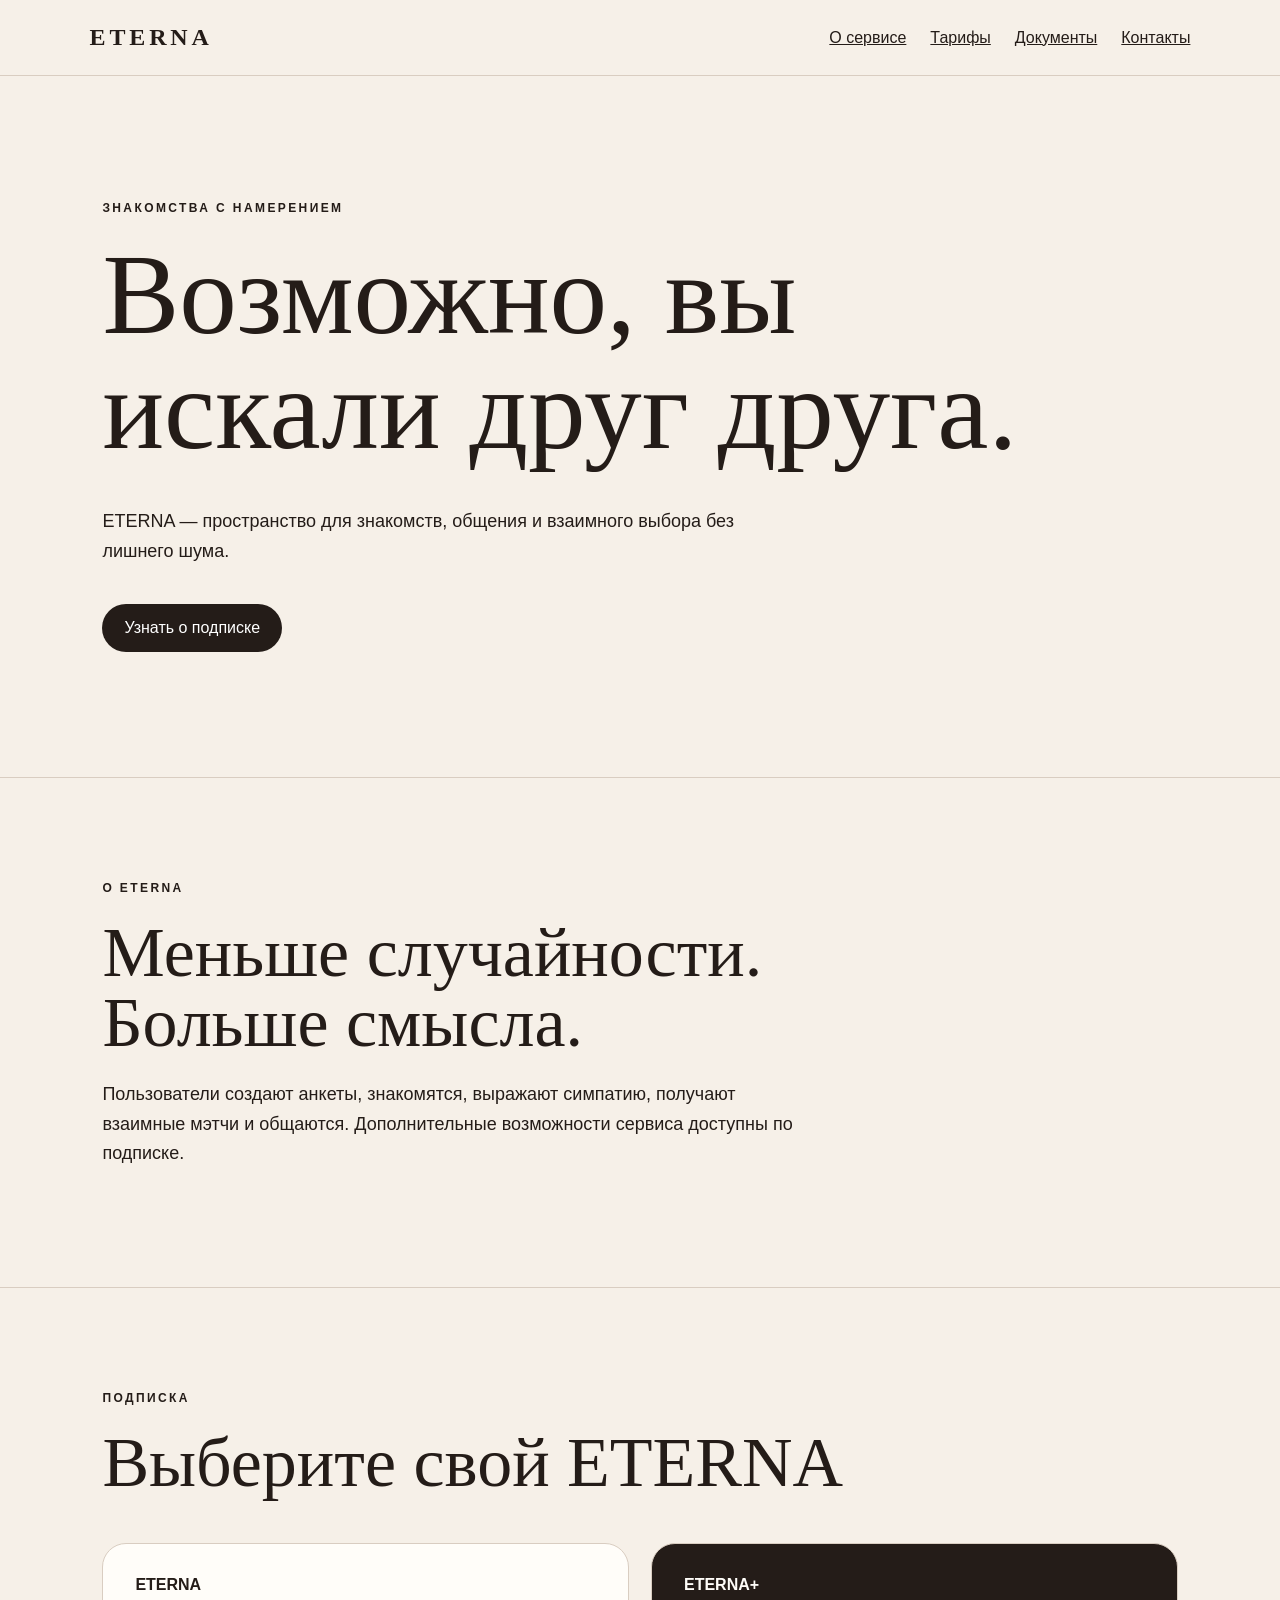
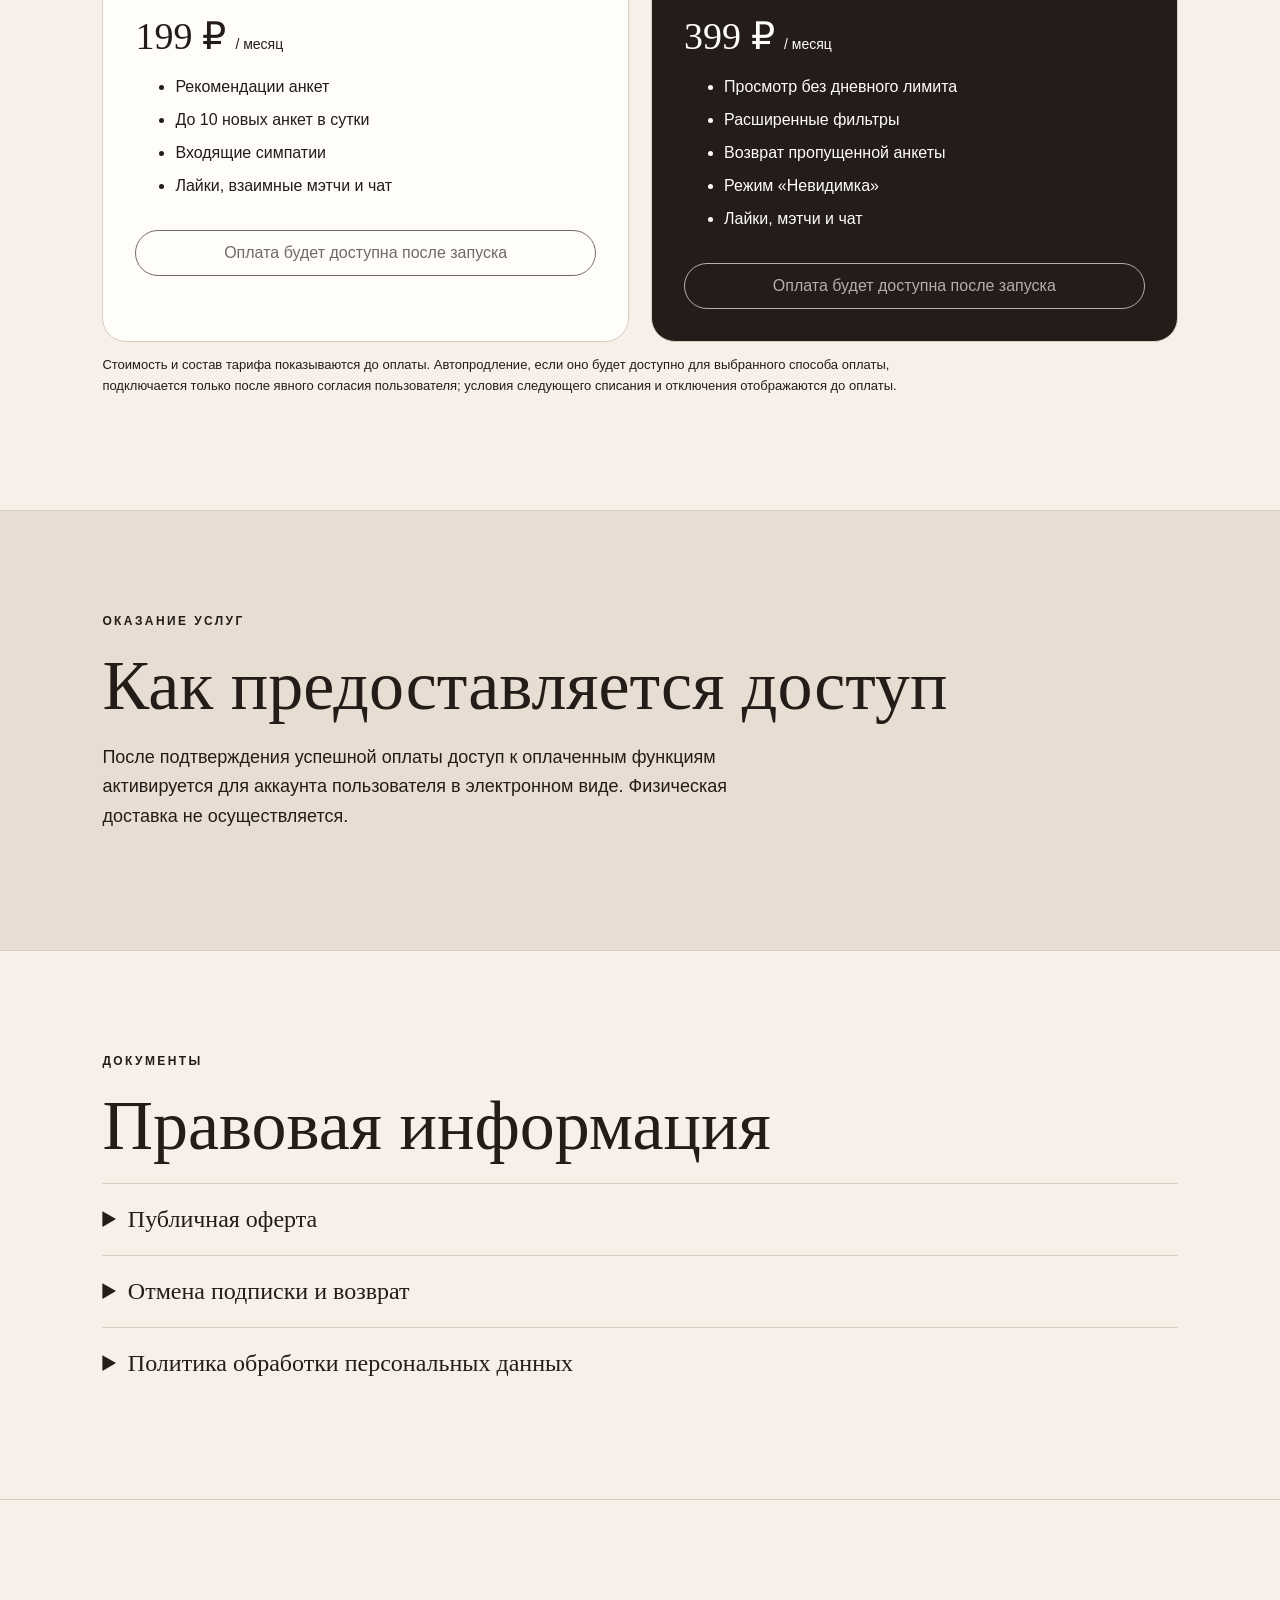
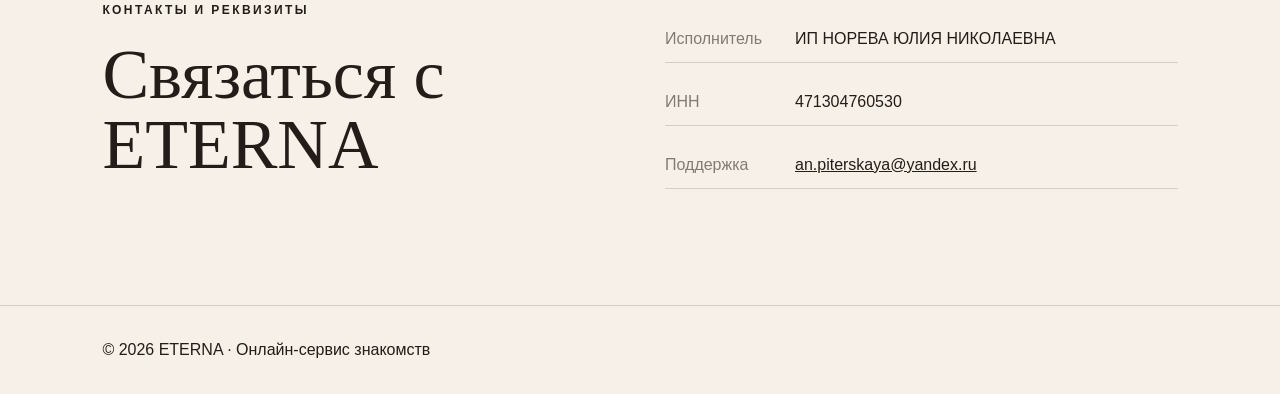
==== index.html @ 3d0ef8e9 "Add files via upload" ====
<!doctype html><html lang="ru"><head><meta charset="utf-8"><meta name="viewport" content="width=device-width,initial-scale=1"><title>ETERNA — знакомства с намерением</title><meta name="description" content="ETERNA — онлайн-сервис знакомств и общения."><link rel="stylesheet" href="style.css"></head><body>
<header><b>ETERNA</b><nav><a href="#about">О сервисе</a><a href="#plans">Тарифы</a><a href="#docs">Документы</a><a href="#contacts">Контакты</a></nav></header>
<main><section class="hero"><small>ЗНАКОМСТВА С НАМЕРЕНИЕМ</small><h1>Возможно, вы<br>искали друг друга.</h1><p>ETERNA — пространство для знакомств, общения и взаимного выбора без лишнего шума.</p><a class="btn" href="#plans">Узнать о подписке</a></section>
<section id="about"><small>О ETERNA</small><h2>Меньше случайности.<br>Больше смысла.</h2><p class="lead">Пользователи создают анкеты, знакомятся, выражают симпатию, получают взаимные мэтчи и общаются. Дополнительные возможности сервиса доступны по подписке.</p></section>
<section id="plans"><small>ПОДПИСКА</small><h2>Выберите свой ETERNA</h2><div class="cards">
<article><b>ETERNA</b><h3>199 ₽ <i>/ месяц</i></h3><ul><li>Рекомендации анкет</li><li>До 10 новых анкет в сутки</li><li>Входящие симпатии</li><li>Лайки, взаимные мэтчи и чат</li></ul><div class="soon">Оплата будет доступна после запуска</div></article>
<article class="dark"><b>ETERNA+</b><h3>399 ₽ <i>/ месяц</i></h3><ul><li>Просмотр без дневного лимита</li><li>Расширенные фильтры</li><li>Возврат пропущенной анкеты</li><li>Режим «Невидимка»</li><li>Лайки, мэтчи и чат</li></ul><div class="soon">Оплата будет доступна после запуска</div></article></div>
<p class="note">Стоимость и состав тарифа показываются до оплаты. Автопродление, если оно будет доступно для выбранного способа оплаты, подключается только после явного согласия пользователя; условия следующего списания и отключения отображаются до оплаты.</p></section>
<section class="soft"><small>ОКАЗАНИЕ УСЛУГ</small><h2>Как предоставляется доступ</h2><p class="lead">После подтверждения успешной оплаты доступ к оплаченным функциям активируется для аккаунта пользователя в электронном виде. Физическая доставка не осуществляется.</p></section>
<section id="docs"><small>ДОКУМЕНТЫ</small><h2>Правовая информация</h2>
<details><summary>Публичная оферта</summary><div class="legal"><p><strong>Предварительная информация.</strong> Финальная редакция оферты будет размещена до начала приема реальных платежей.</p><p>Исполнитель: ИП НОРЕВА ЮЛИЯ НИКОЛАЕВНА, ИНН 471304760530. Услуга заключается в предоставлении платного доступа к дополнительным функциям онлайн-сервиса ETERNA на выбранный пользователем период.</p><p>Цена и состав тарифа указываются до оформления заказа. Доступ предоставляется после подтверждения оплаты платежным оператором.</p></div></details>
<details><summary>Отмена подписки и возврат</summary><div class="legal"><p>Для отключения последующих списаний пользователь может обратиться в поддержку ETERNA: an.piterskaya@yandex.ru. После отключения автопродления уже оплаченный доступ сохраняется до окончания оплаченного периода, если иное не предусмотрено законом.</p><p>Запрос на возврат направляется в поддержку с данными, позволяющими идентифицировать заказ. Запрос рассматривается с учетом фактически оказанных услуг и требований законодательства РФ.</p></div></details>
<details><summary>Политика обработки персональных данных</summary><div class="legal"><p>Оператор: ИП НОРЕВА ЮЛИЯ НИКОЛАЕВНА, ИНН 471304760530. Контакт: an.piterskaya@yandex.ru.</p><p>До запуска регистрации пользователей здесь должна быть размещена полная политика, соответствующая фактическим данным, целям, срокам обработки и используемым сервисам ETERNA.</p></div></details></section>
<section id="contacts" class="contact"><div><small>КОНТАКТЫ И РЕКВИЗИТЫ</small><h2>Связаться с ETERNA</h2></div><div class="info"><p><span>Исполнитель</span>ИП НОРЕВА ЮЛИЯ НИКОЛАЕВНА</p><p><span>ИНН</span>471304760530</p><p><span>Поддержка</span><a href="mailto:an.piterskaya@yandex.ru">an.piterskaya@yandex.ru</a></p></div></section></main><footer>© 2026 ETERNA · Онлайн-сервис знакомств</footer></body></html>
---- style.css ----
*{box-sizing:border-box}html{scroll-behavior:smooth}body{margin:0;background:#f6f0e8;color:#241c18;font-family:-apple-system,BlinkMacSystemFont,"Segoe UI",sans-serif}header{height:76px;padding:0 7vw;display:flex;align-items:center;justify-content:space-between;border-bottom:1px solid #d9cdc1;position:sticky;top:0;background:#f6f0e8f2;backdrop-filter:blur(12px);z-index:3}header b{font:600 24px Georgia;letter-spacing:.16em}nav{display:flex;gap:24px}a{color:inherit}.hero,section{padding:100px 8vw;border-bottom:1px solid #d9cdc1}.hero{min-height:78vh;display:flex;flex-direction:column;justify-content:center}small{font-size:12px;letter-spacing:.2em;font-weight:700}h1,h2{font-family:Georgia,serif;font-weight:400;line-height:1;margin:22px 0}h1{font-size:clamp(52px,9vw,116px)}h2{font-size:clamp(38px,6vw,70px)}.hero p,.lead{font-size:18px;line-height:1.65;max-width:700px}.btn{margin-top:20px;width:max-content;padding:15px 22px;border-radius:99px;background:#241c18;color:#fff;text-decoration:none}.cards{display:grid;grid-template-columns:1fr 1fr;gap:22px;margin-top:45px}.cards article{padding:32px;border:1px solid #d9cdc1;border-radius:24px;background:#fffdf9;min-height:390px}.cards article.dark{background:#241c18;color:#fffdf9}.cards h3{font:400 38px Georgia;margin:20px 0}.cards i{font:14px sans-serif;font-style:normal}.cards li{margin:15px 0}.soon{margin-top:35px;border:1px solid currentColor;border-radius:99px;padding:13px;text-align:center;opacity:.65}.note{font-size:13px;line-height:1.6;max-width:850px}.soft{background:#e8ddd2}details{padding:22px 0;border-top:1px solid #d9cdc1}summary{font:24px Georgia;cursor:pointer}.legal{max-width:820px;line-height:1.7}.contact{display:grid;grid-template-columns:1fr 1fr;gap:50px}.info p{display:grid;grid-template-columns:130px 1fr;border-bottom:1px solid #d9cdc1;padding:14px 0}.info span{opacity:.55}footer{padding:35px 8vw}@media(max-width:700px){nav{display:none}.hero,section{padding:75px 6vw}.cards,.contact{grid-template-columns:1fr}.info p{grid-template-columns:1fr;gap:5px}}
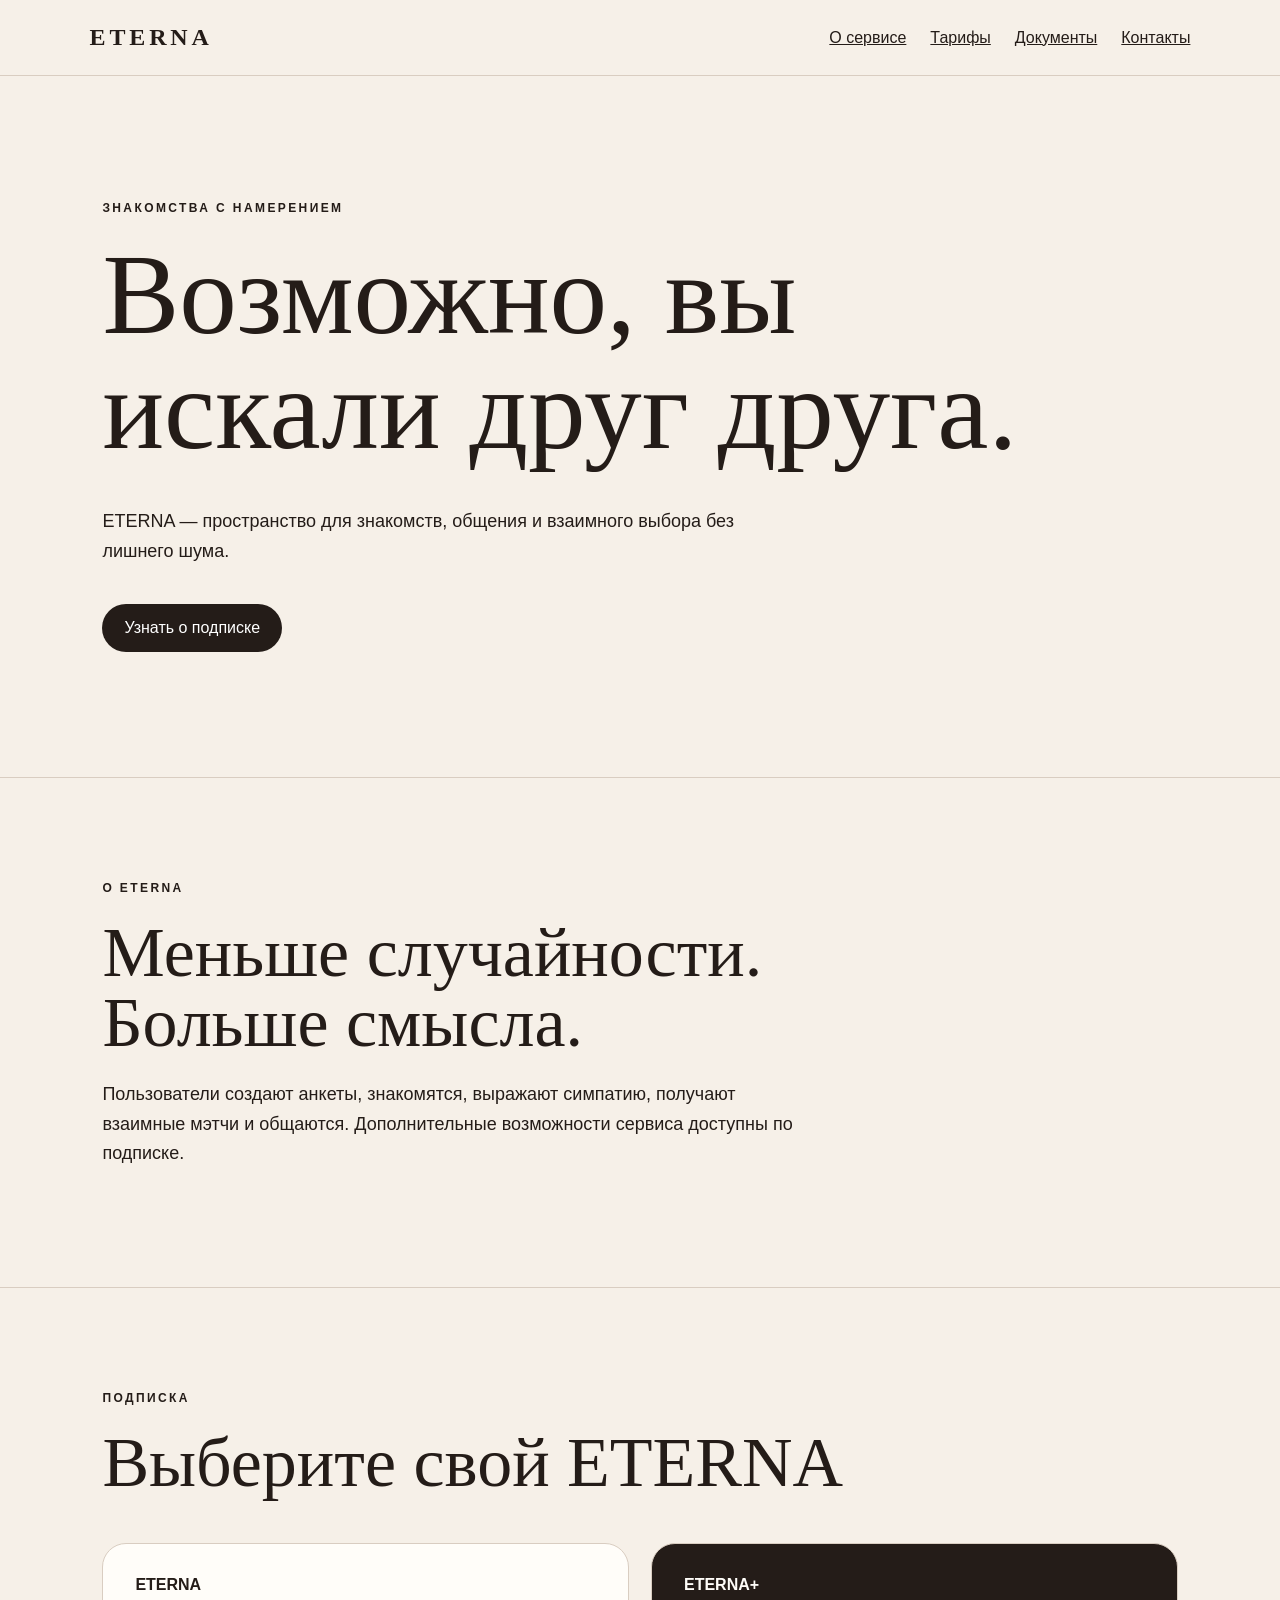
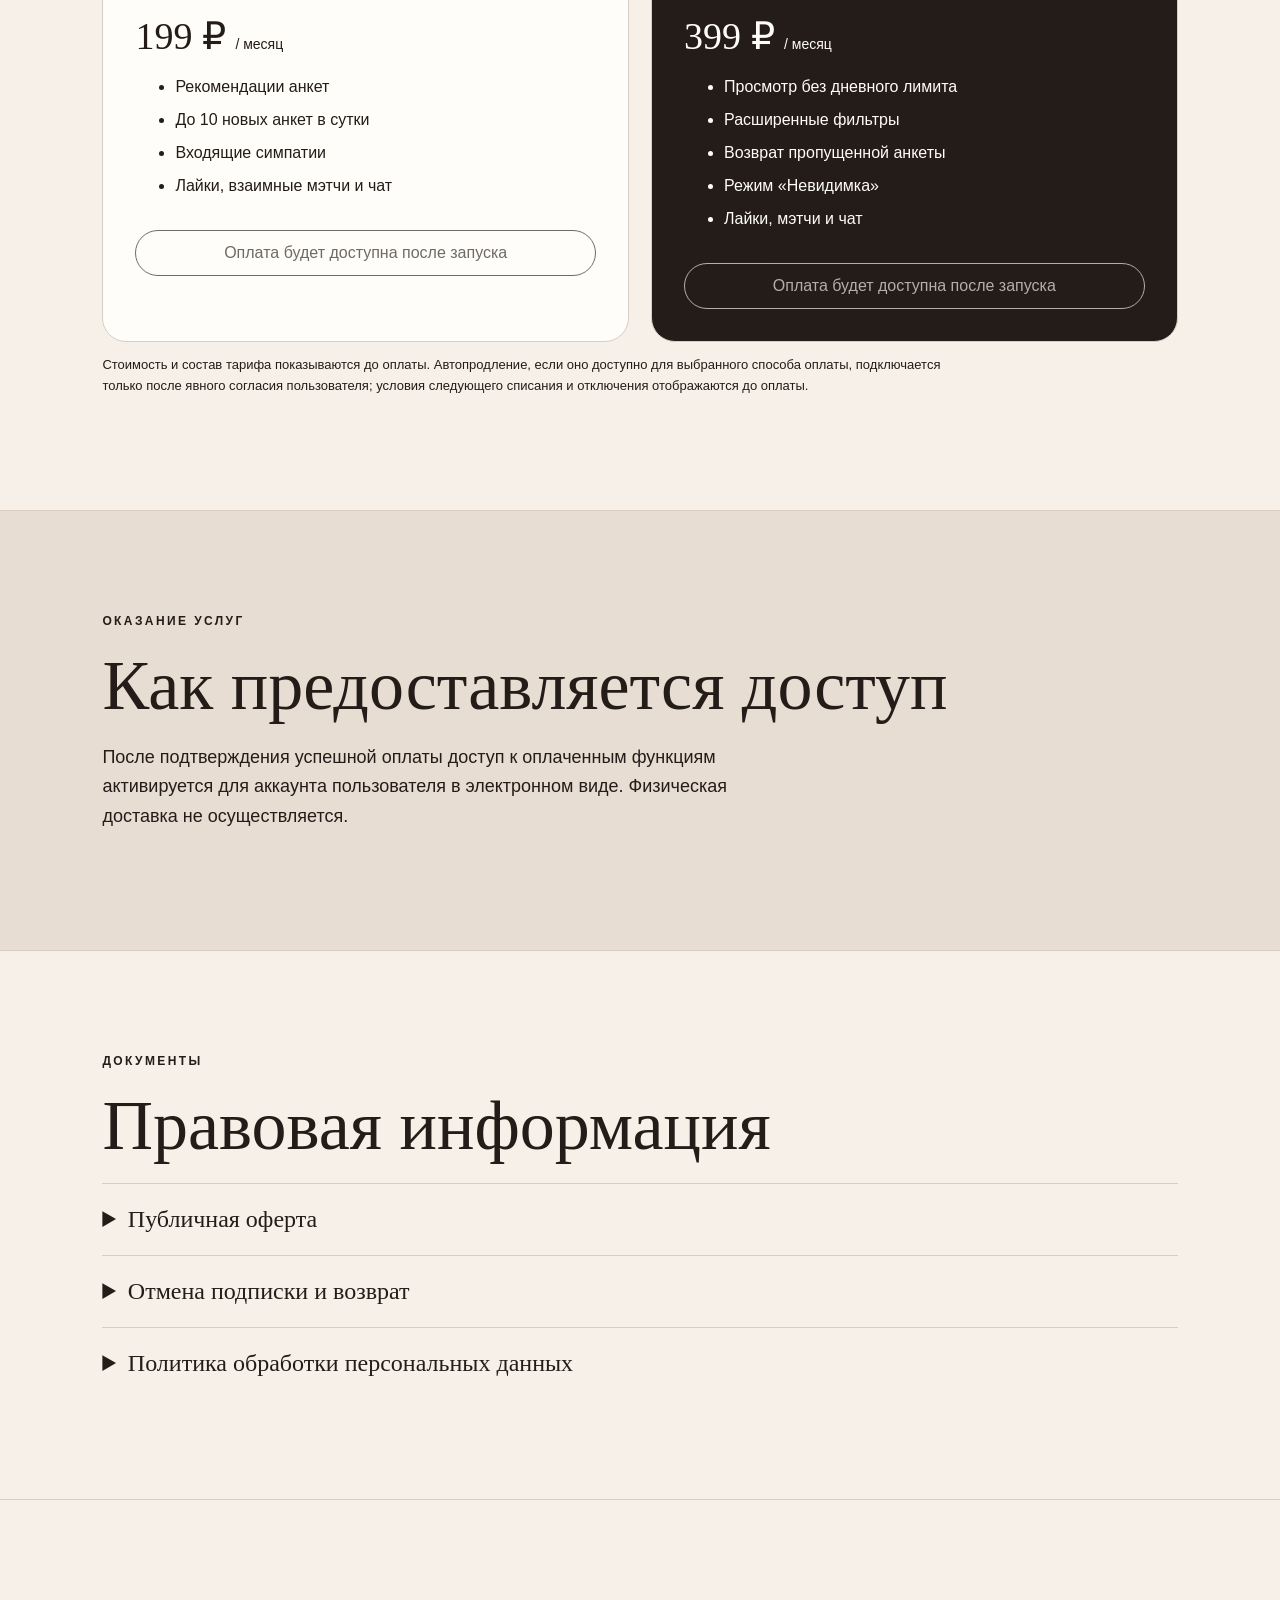
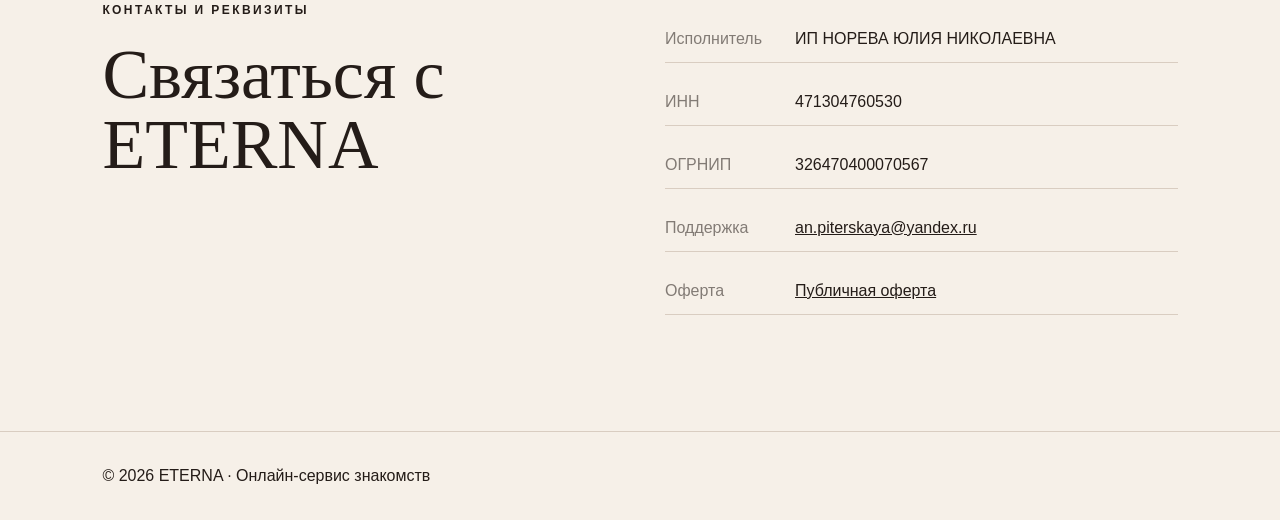
==== commit 2c347704: "Add files via upload" ====
--- a/index.html
+++ b/index.html
@@ -1,14 +1,92 @@
-<!doctype html><html lang="ru"><head><meta charset="utf-8"><meta name="viewport" content="width=device-width,initial-scale=1"><title>ETERNA — знакомства с намерением</title><meta name="description" content="ETERNA — онлайн-сервис знакомств и общения."><link rel="stylesheet" href="style.css"></head><body>
-<header><b>ETERNA</b><nav><a href="#about">О сервисе</a><a href="#plans">Тарифы</a><a href="#docs">Документы</a><a href="#contacts">Контакты</a></nav></header>
-<main><section class="hero"><small>ЗНАКОМСТВА С НАМЕРЕНИЕМ</small><h1>Возможно, вы<br>искали друг друга.</h1><p>ETERNA — пространство для знакомств, общения и взаимного выбора без лишнего шума.</p><a class="btn" href="#plans">Узнать о подписке</a></section>
-<section id="about"><small>О ETERNA</small><h2>Меньше случайности.<br>Больше смысла.</h2><p class="lead">Пользователи создают анкеты, знакомятся, выражают симпатию, получают взаимные мэтчи и общаются. Дополнительные возможности сервиса доступны по подписке.</p></section>
-<section id="plans"><small>ПОДПИСКА</small><h2>Выберите свой ETERNA</h2><div class="cards">
-<article><b>ETERNA</b><h3>199 ₽ <i>/ месяц</i></h3><ul><li>Рекомендации анкет</li><li>До 10 новых анкет в сутки</li><li>Входящие симпатии</li><li>Лайки, взаимные мэтчи и чат</li></ul><div class="soon">Оплата будет доступна после запуска</div></article>
-<article class="dark"><b>ETERNA+</b><h3>399 ₽ <i>/ месяц</i></h3><ul><li>Просмотр без дневного лимита</li><li>Расширенные фильтры</li><li>Возврат пропущенной анкеты</li><li>Режим «Невидимка»</li><li>Лайки, мэтчи и чат</li></ul><div class="soon">Оплата будет доступна после запуска</div></article></div>
-<p class="note">Стоимость и состав тарифа показываются до оплаты. Автопродление, если оно будет доступно для выбранного способа оплаты, подключается только после явного согласия пользователя; условия следующего списания и отключения отображаются до оплаты.</p></section>
-<section class="soft"><small>ОКАЗАНИЕ УСЛУГ</small><h2>Как предоставляется доступ</h2><p class="lead">После подтверждения успешной оплаты доступ к оплаченным функциям активируется для аккаунта пользователя в электронном виде. Физическая доставка не осуществляется.</p></section>
-<section id="docs"><small>ДОКУМЕНТЫ</small><h2>Правовая информация</h2>
-<details><summary>Публичная оферта</summary><div class="legal"><p><strong>Предварительная информация.</strong> Финальная редакция оферты будет размещена до начала приема реальных платежей.</p><p>Исполнитель: ИП НОРЕВА ЮЛИЯ НИКОЛАЕВНА, ИНН 471304760530. Услуга заключается в предоставлении платного доступа к дополнительным функциям онлайн-сервиса ETERNA на выбранный пользователем период.</p><p>Цена и состав тарифа указываются до оформления заказа. Доступ предоставляется после подтверждения оплаты платежным оператором.</p></div></details>
-<details><summary>Отмена подписки и возврат</summary><div class="legal"><p>Для отключения последующих списаний пользователь может обратиться в поддержку ETERNA: an.piterskaya@yandex.ru. После отключения автопродления уже оплаченный доступ сохраняется до окончания оплаченного периода, если иное не предусмотрено законом.</p><p>Запрос на возврат направляется в поддержку с данными, позволяющими идентифицировать заказ. Запрос рассматривается с учетом фактически оказанных услуг и требований законодательства РФ.</p></div></details>
-<details><summary>Политика обработки персональных данных</summary><div class="legal"><p>Оператор: ИП НОРЕВА ЮЛИЯ НИКОЛАЕВНА, ИНН 471304760530. Контакт: an.piterskaya@yandex.ru.</p><p>До запуска регистрации пользователей здесь должна быть размещена полная политика, соответствующая фактическим данным, целям, срокам обработки и используемым сервисам ETERNA.</p></div></details></section>
-<section id="contacts" class="contact"><div><small>КОНТАКТЫ И РЕКВИЗИТЫ</small><h2>Связаться с ETERNA</h2></div><div class="info"><p><span>Исполнитель</span>ИП НОРЕВА ЮЛИЯ НИКОЛАЕВНА</p><p><span>ИНН</span>471304760530</p><p><span>Поддержка</span><a href="mailto:an.piterskaya@yandex.ru">an.piterskaya@yandex.ru</a></p></div></section></main><footer>© 2026 ETERNA · Онлайн-сервис знакомств</footer></body></html>+<!doctype html>
+<html lang="ru">
+<head>
+<meta charset="utf-8">
+<meta name="viewport" content="width=device-width,initial-scale=1">
+<title>ETERNA — знакомства с намерением</title>
+<meta name="description" content="ETERNA — онлайн-сервис знакомств и общения.">
+<link rel="stylesheet" href="style.css">
+</head>
+<body>
+<header>
+  <b>ETERNA</b>
+  <nav><a href="#about">О сервисе</a><a href="#plans">Тарифы</a><a href="#docs">Документы</a><a href="#contacts">Контакты</a></nav>
+</header>
+<main>
+<section class="hero">
+  <small>ЗНАКОМСТВА С НАМЕРЕНИЕМ</small>
+  <h1>Возможно, вы<br>искали друг друга.</h1>
+  <p>ETERNA — пространство для знакомств, общения и взаимного выбора без лишнего шума.</p>
+  <a class="btn" href="#plans">Узнать о подписке</a>
+</section>
+
+<section id="about">
+  <small>О ETERNA</small>
+  <h2>Меньше случайности.<br>Больше смысла.</h2>
+  <p class="lead">Пользователи создают анкеты, знакомятся, выражают симпатию, получают взаимные мэтчи и общаются. Дополнительные возможности сервиса доступны по подписке.</p>
+</section>
+
+<section id="plans">
+  <small>ПОДПИСКА</small>
+  <h2>Выберите свой ETERNA</h2>
+  <div class="cards">
+    <article>
+      <b>ETERNA</b><h3>199 ₽ <i>/ месяц</i></h3>
+      <ul><li>Рекомендации анкет</li><li>До 10 новых анкет в сутки</li><li>Входящие симпатии</li><li>Лайки, взаимные мэтчи и чат</li></ul>
+      <div class="soon">Оплата будет доступна после запуска</div>
+    </article>
+    <article class="dark">
+      <b>ETERNA+</b><h3>399 ₽ <i>/ месяц</i></h3>
+      <ul><li>Просмотр без дневного лимита</li><li>Расширенные фильтры</li><li>Возврат пропущенной анкеты</li><li>Режим «Невидимка»</li><li>Лайки, мэтчи и чат</li></ul>
+      <div class="soon">Оплата будет доступна после запуска</div>
+    </article>
+  </div>
+  <p class="note">Стоимость и состав тарифа показываются до оплаты. Автопродление, если оно доступно для выбранного способа оплаты, подключается только после явного согласия пользователя; условия следующего списания и отключения отображаются до оплаты.</p>
+</section>
+
+<section class="soft">
+  <small>ОКАЗАНИЕ УСЛУГ</small>
+  <h2>Как предоставляется доступ</h2>
+  <p class="lead">После подтверждения успешной оплаты доступ к оплаченным функциям активируется для аккаунта пользователя в электронном виде. Физическая доставка не осуществляется.</p>
+</section>
+
+<section id="docs">
+  <small>ДОКУМЕНТЫ</small>
+  <h2>Правовая информация</h2>
+  <details>
+    <summary>Публичная оферта</summary>
+    <div class="legal">
+      <p>Условия предоставления платного доступа к дополнительным функциям ETERNA, порядок оплаты, отмены подписки и возврата денежных средств закреплены в публичной оферте.</p>
+      <p><a class="btn" href="offer.html">Открыть публичную оферту</a></p>
+    </div>
+  </details>
+  <details>
+    <summary>Отмена подписки и возврат</summary>
+    <div class="legal">
+      <p>Для отключения последующих списаний пользователь может использовать предусмотренный в сервисе способ отмены либо обратиться в поддержку ETERNA: <a href="mailto:an.piterskaya@yandex.ru">an.piterskaya@yandex.ru</a>.</p>
+      <p>После отключения автопродления уже оплаченный доступ сохраняется до окончания оплаченного периода. Запрос на возврат рассматривается с учетом фактически оказанных услуг и требований законодательства РФ. Подробные условия содержатся в <a href="offer.html">публичной оферте</a>.</p>
+    </div>
+  </details>
+  <details>
+    <summary>Политика обработки персональных данных</summary>
+    <div class="legal">
+      <p>Оператор персональных данных: ИП Норева Юлия Николаевна, ИНН 471304760530. Контакт: <a href="mailto:an.piterskaya@yandex.ru">an.piterskaya@yandex.ru</a>.</p>
+      <p>До запуска регистрации пользователей будет опубликована полная политика обработки персональных данных, соответствующая фактической работе ETERNA.</p>
+    </div>
+  </details>
+</section>
+
+<section id="contacts" class="contact">
+  <div><small>КОНТАКТЫ И РЕКВИЗИТЫ</small><h2>Связаться с ETERNA</h2></div>
+  <div class="info">
+    <p><span>Исполнитель</span>ИП НОРЕВА ЮЛИЯ НИКОЛАЕВНА</p>
+    <p><span>ИНН</span>471304760530</p>
+    <p><span>ОГРНИП</span>326470400070567</p>
+    <p><span>Поддержка</span><a href="mailto:an.piterskaya@yandex.ru">an.piterskaya@yandex.ru</a></p>
+    <p><span>Оферта</span><a href="offer.html">Публичная оферта</a></p>
+  </div>
+</section>
+</main>
+<footer>© 2026 ETERNA · Онлайн-сервис знакомств</footer>
+</body>
+</html>
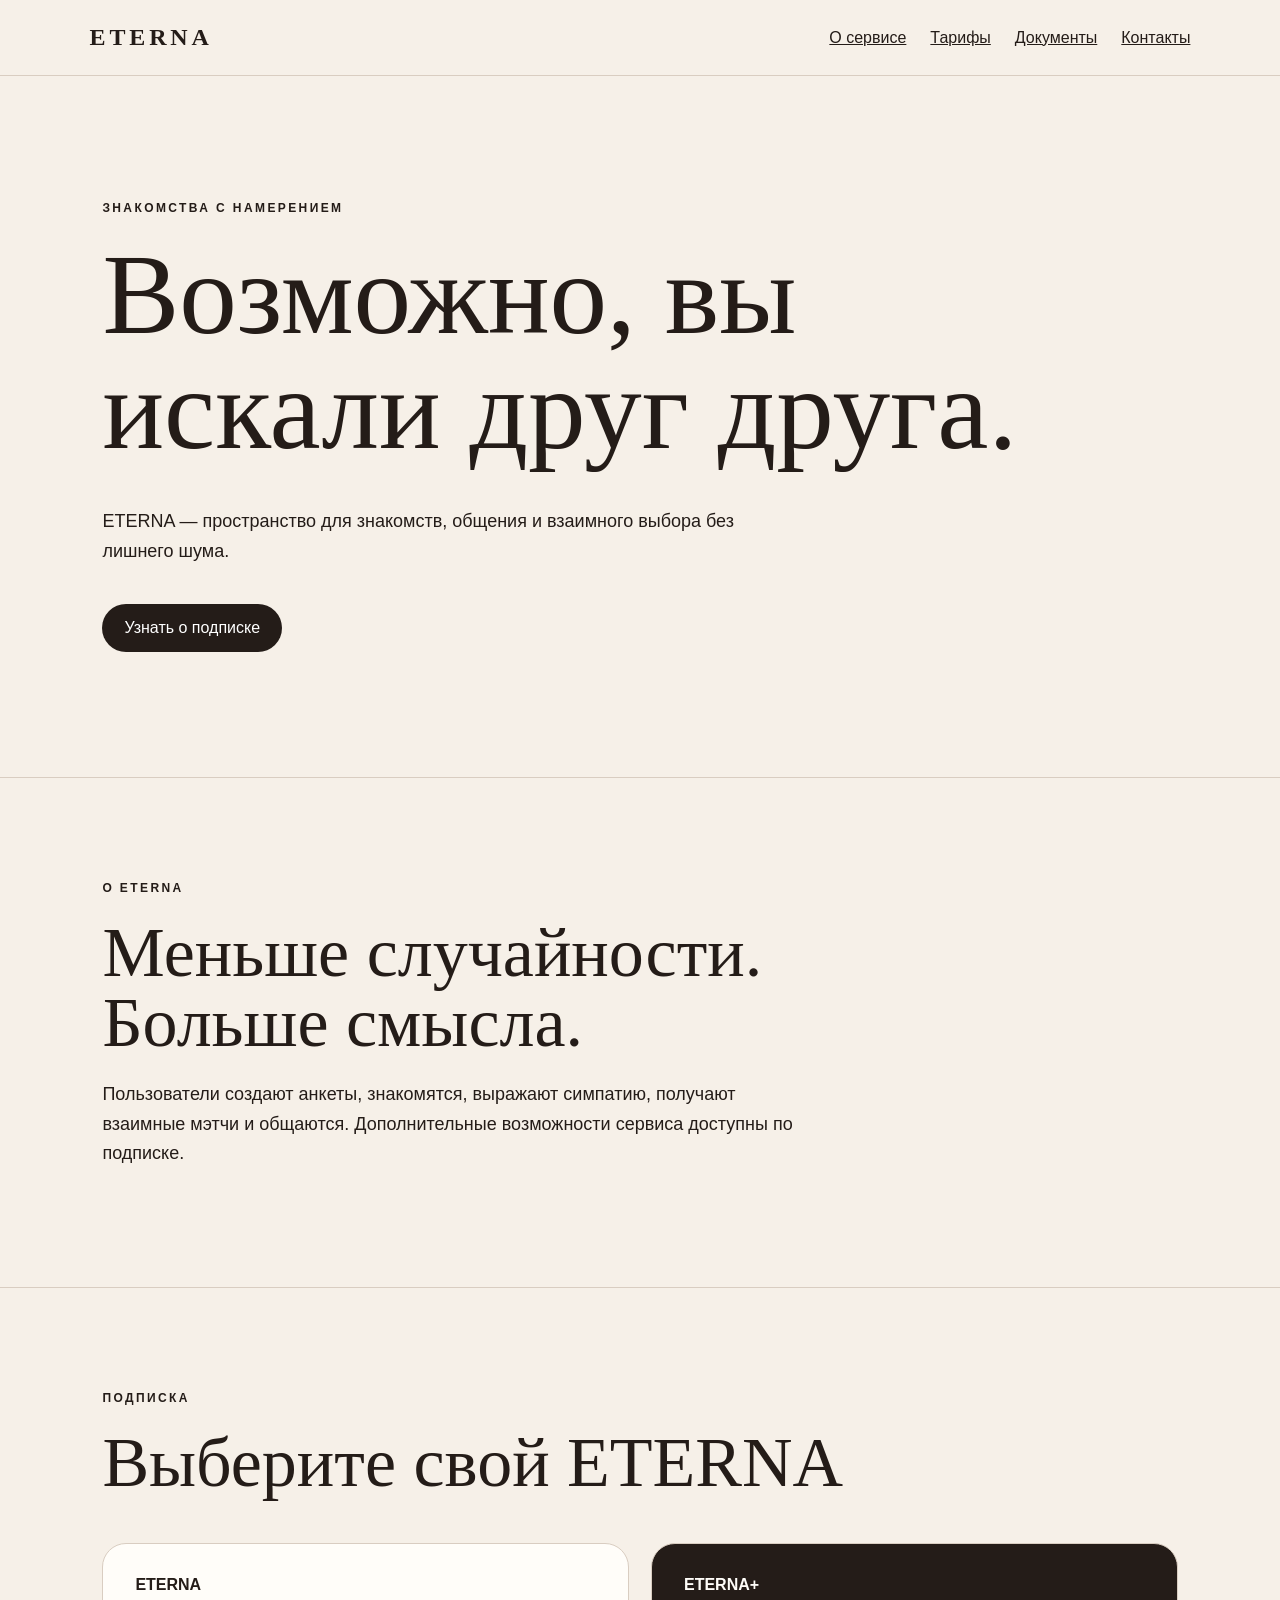
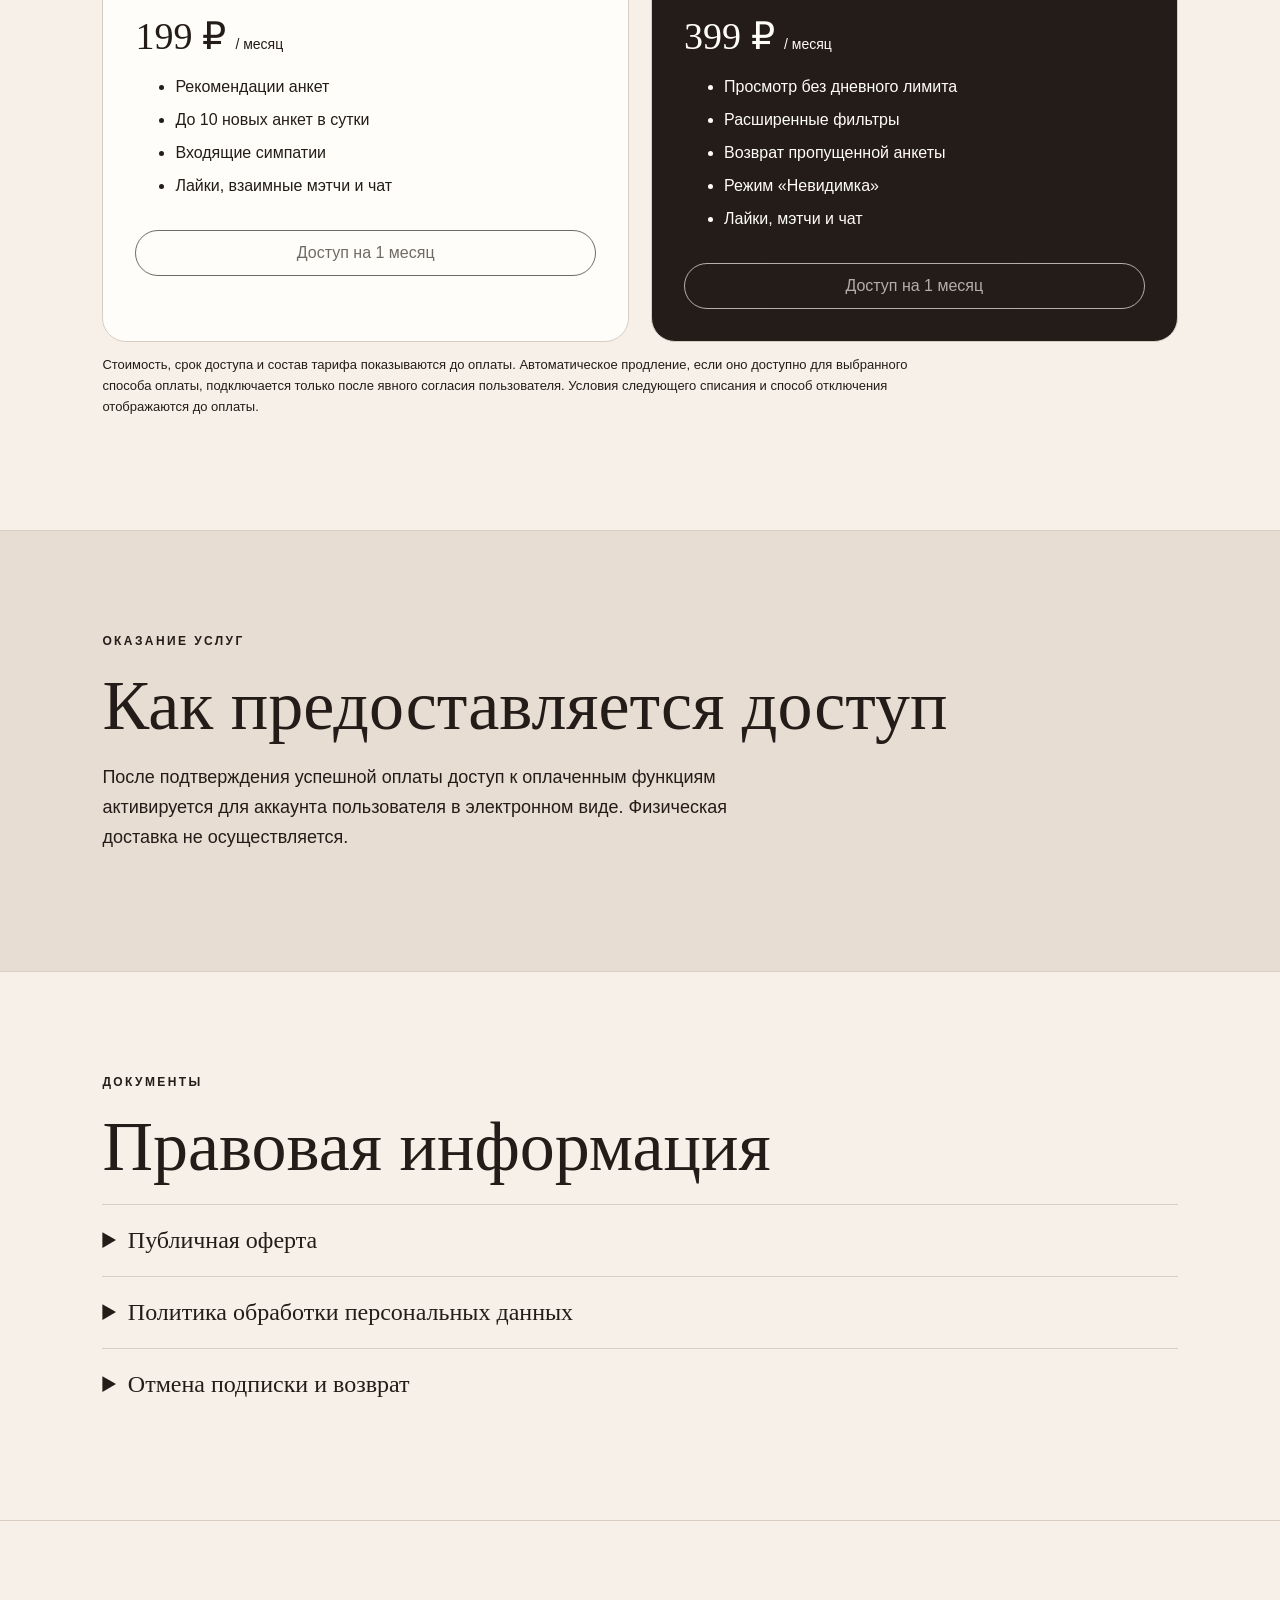
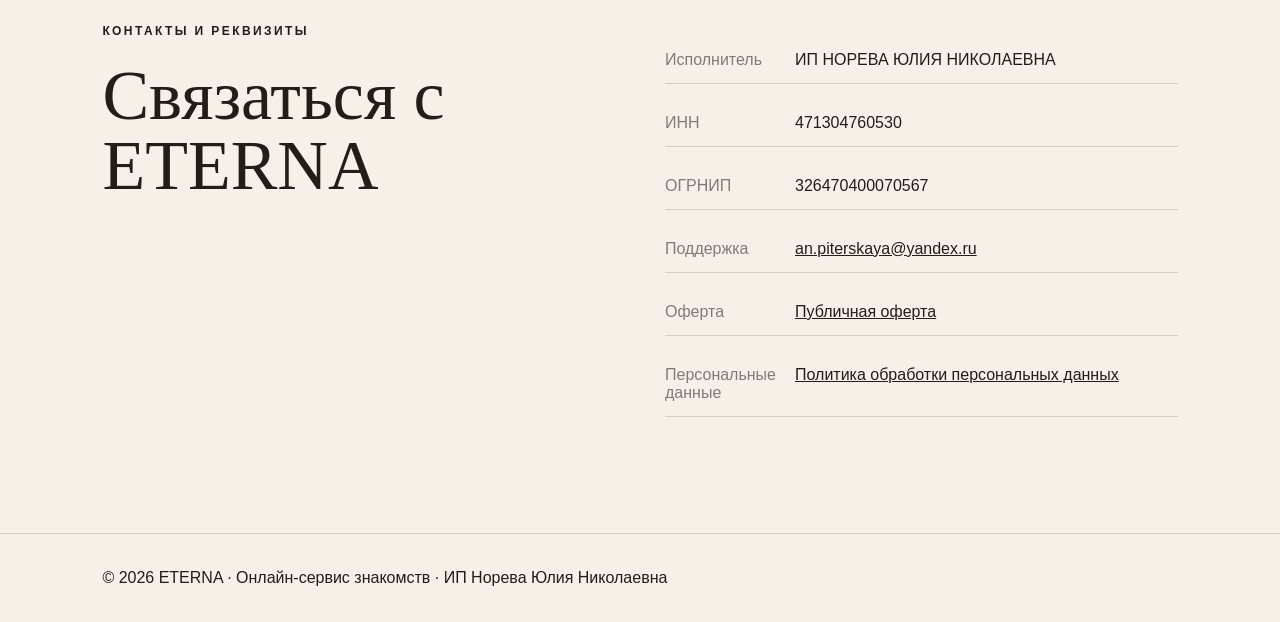
==== commit 1663a5a0: "Add files via upload" ====
--- a/index.html
+++ b/index.html
@@ -7,12 +7,21 @@
 <meta name="description" content="ETERNA — онлайн-сервис знакомств и общения.">
 <link rel="stylesheet" href="style.css">
 </head>
+
 <body>
+
 <header>
   <b>ETERNA</b>
-  <nav><a href="#about">О сервисе</a><a href="#plans">Тарифы</a><a href="#docs">Документы</a><a href="#contacts">Контакты</a></nav>
+  <nav>
+    <a href="#about">О сервисе</a>
+    <a href="#plans">Тарифы</a>
+    <a href="#docs">Документы</a>
+    <a href="#contacts">Контакты</a>
+  </nav>
 </header>
+
 <main>
+
 <section class="hero">
   <small>ЗНАКОМСТВА С НАМЕРЕНИЕМ</small>
   <h1>Возможно, вы<br>искали друг друга.</h1>
@@ -23,70 +32,200 @@
 <section id="about">
   <small>О ETERNA</small>
   <h2>Меньше случайности.<br>Больше смысла.</h2>
-  <p class="lead">Пользователи создают анкеты, знакомятся, выражают симпатию, получают взаимные мэтчи и общаются. Дополнительные возможности сервиса доступны по подписке.</p>
+  <p class="lead">
+    Пользователи создают анкеты, знакомятся, выражают симпатию,
+    получают взаимные мэтчи и общаются. Дополнительные возможности
+    сервиса доступны по подписке.
+  </p>
 </section>
 
 <section id="plans">
   <small>ПОДПИСКА</small>
   <h2>Выберите свой ETERNA</h2>
+
   <div class="cards">
+
     <article>
-      <b>ETERNA</b><h3>199 ₽ <i>/ месяц</i></h3>
-      <ul><li>Рекомендации анкет</li><li>До 10 новых анкет в сутки</li><li>Входящие симпатии</li><li>Лайки, взаимные мэтчи и чат</li></ul>
-      <div class="soon">Оплата будет доступна после запуска</div>
+      <b>ETERNA</b>
+      <h3>199 ₽ <i>/ месяц</i></h3>
+
+      <ul>
+        <li>Рекомендации анкет</li>
+        <li>До 10 новых анкет в сутки</li>
+        <li>Входящие симпатии</li>
+        <li>Лайки, взаимные мэтчи и чат</li>
+      </ul>
+
+      <div class="soon">Доступ на 1 месяц</div>
     </article>
+
     <article class="dark">
-      <b>ETERNA+</b><h3>399 ₽ <i>/ месяц</i></h3>
-      <ul><li>Просмотр без дневного лимита</li><li>Расширенные фильтры</li><li>Возврат пропущенной анкеты</li><li>Режим «Невидимка»</li><li>Лайки, мэтчи и чат</li></ul>
-      <div class="soon">Оплата будет доступна после запуска</div>
+      <b>ETERNA+</b>
+      <h3>399 ₽ <i>/ месяц</i></h3>
+
+      <ul>
+        <li>Просмотр без дневного лимита</li>
+        <li>Расширенные фильтры</li>
+        <li>Возврат пропущенной анкеты</li>
+        <li>Режим «Невидимка»</li>
+        <li>Лайки, мэтчи и чат</li>
+      </ul>
+
+      <div class="soon">Доступ на 1 месяц</div>
     </article>
+
   </div>
-  <p class="note">Стоимость и состав тарифа показываются до оплаты. Автопродление, если оно доступно для выбранного способа оплаты, подключается только после явного согласия пользователя; условия следующего списания и отключения отображаются до оплаты.</p>
+
+  <p class="note">
+    Стоимость, срок доступа и состав тарифа показываются до оплаты.
+    Автоматическое продление, если оно доступно для выбранного способа
+    оплаты, подключается только после явного согласия пользователя.
+    Условия следующего списания и способ отключения отображаются до оплаты.
+  </p>
 </section>
 
 <section class="soft">
   <small>ОКАЗАНИЕ УСЛУГ</small>
   <h2>Как предоставляется доступ</h2>
-  <p class="lead">После подтверждения успешной оплаты доступ к оплаченным функциям активируется для аккаунта пользователя в электронном виде. Физическая доставка не осуществляется.</p>
+
+  <p class="lead">
+    После подтверждения успешной оплаты доступ к оплаченным функциям
+    активируется для аккаунта пользователя в электронном виде.
+    Физическая доставка не осуществляется.
+  </p>
 </section>
 
 <section id="docs">
+
   <small>ДОКУМЕНТЫ</small>
   <h2>Правовая информация</h2>
+
   <details>
     <summary>Публичная оферта</summary>
+
     <div class="legal">
-      <p>Условия предоставления платного доступа к дополнительным функциям ETERNA, порядок оплаты, отмены подписки и возврата денежных средств закреплены в публичной оферте.</p>
-      <p><a class="btn" href="offer.html">Открыть публичную оферту</a></p>
+      <p>
+        Условия предоставления платного доступа к дополнительным функциям
+        ETERNA, порядок оплаты, отмены подписки и возврата денежных средств
+        закреплены в публичной оферте.
+      </p>
+
+      <p>
+        <a class="btn" href="offer.html">Открыть публичную оферту</a>
+      </p>
     </div>
   </details>
+
+  <details>
+    <summary>Политика обработки персональных данных</summary>
+
+    <div class="legal">
+      <p>
+        Политика определяет порядок обработки и защиты персональных данных
+        пользователей онлайн-сервиса ETERNA.
+      </p>
+
+      <p>
+        Оператор персональных данных:
+        ИП Норева Юлия Николаевна,
+        ИНН 471304760530.
+      </p>
+
+      <p>
+        <a class="btn" href="privacy.html">
+          Открыть политику обработки персональных данных
+        </a>
+      </p>
+    </div>
+  </details>
+
   <details>
     <summary>Отмена подписки и возврат</summary>
+
     <div class="legal">
-      <p>Для отключения последующих списаний пользователь может использовать предусмотренный в сервисе способ отмены либо обратиться в поддержку ETERNA: <a href="mailto:an.piterskaya@yandex.ru">an.piterskaya@yandex.ru</a>.</p>
-      <p>После отключения автопродления уже оплаченный доступ сохраняется до окончания оплаченного периода. Запрос на возврат рассматривается с учетом фактически оказанных услуг и требований законодательства РФ. Подробные условия содержатся в <a href="offer.html">публичной оферте</a>.</p>
+
+      <p>
+        Для отключения последующих списаний пользователь может использовать
+        предусмотренный в сервисе способ отмены либо обратиться в поддержку
+        ETERNA:
+        <a href="mailto:an.piterskaya@yandex.ru">
+          an.piterskaya@yandex.ru
+        </a>.
+      </p>
+
+      <p>
+        После отключения автоматического продления уже оплаченный доступ
+        сохраняется до окончания оплаченного периода.
+      </p>
+
+      <p>
+        Требование о возврате денежных средств можно направить на адрес
+        поддержки с информацией, позволяющей идентифицировать пользователя
+        и соответствующий платеж.
+      </p>
+
+      <p>
+        Возврат осуществляется в случаях и порядке, предусмотренных
+        законодательством Российской Федерации, с учетом фактически
+        оказанных услуг. Подробные условия содержатся в
+        <a href="offer.html">публичной оферте</a>.
+      </p>
+
     </div>
   </details>
-  <details>
-    <summary>Политика обработки персональных данных</summary>
-    <div class="legal">
-      <p>Оператор персональных данных: ИП Норева Юлия Николаевна, ИНН 471304760530. Контакт: <a href="mailto:an.piterskaya@yandex.ru">an.piterskaya@yandex.ru</a>.</p>
-      <p>До запуска регистрации пользователей будет опубликована полная политика обработки персональных данных, соответствующая фактической работе ETERNA.</p>
-    </div>
-  </details>
+
 </section>
 
 <section id="contacts" class="contact">
-  <div><small>КОНТАКТЫ И РЕКВИЗИТЫ</small><h2>Связаться с ETERNA</h2></div>
+
+  <div>
+    <small>КОНТАКТЫ И РЕКВИЗИТЫ</small>
+    <h2>Связаться с ETERNA</h2>
+  </div>
+
   <div class="info">
-    <p><span>Исполнитель</span>ИП НОРЕВА ЮЛИЯ НИКОЛАЕВНА</p>
-    <p><span>ИНН</span>471304760530</p>
-    <p><span>ОГРНИП</span>326470400070567</p>
-    <p><span>Поддержка</span><a href="mailto:an.piterskaya@yandex.ru">an.piterskaya@yandex.ru</a></p>
-    <p><span>Оферта</span><a href="offer.html">Публичная оферта</a></p>
+
+    <p>
+      <span>Исполнитель</span>
+      ИП НОРЕВА ЮЛИЯ НИКОЛАЕВНА
+    </p>
+
+    <p>
+      <span>ИНН</span>
+      471304760530
+    </p>
+
+    <p>
+      <span>ОГРНИП</span>
+      326470400070567
+    </p>
+
+    <p>
+      <span>Поддержка</span>
+      <a href="mailto:an.piterskaya@yandex.ru">
+        an.piterskaya@yandex.ru
+      </a>
+    </p>
+
+    <p>
+      <span>Оферта</span>
+      <a href="offer.html">Публичная оферта</a>
+    </p>
+
+    <p>
+      <span>Персональные данные</span>
+      <a href="privacy.html">Политика обработки персональных данных</a>
+    </p>
+
   </div>
-</section>
+
+</section>
+
 </main>
-<footer>© 2026 ETERNA · Онлайн-сервис знакомств</footer>
+
+<footer>
+  © 2026 ETERNA · Онлайн-сервис знакомств · ИП Норева Юлия Николаевна
+</footer>
+
 </body>
-</html>+</html>
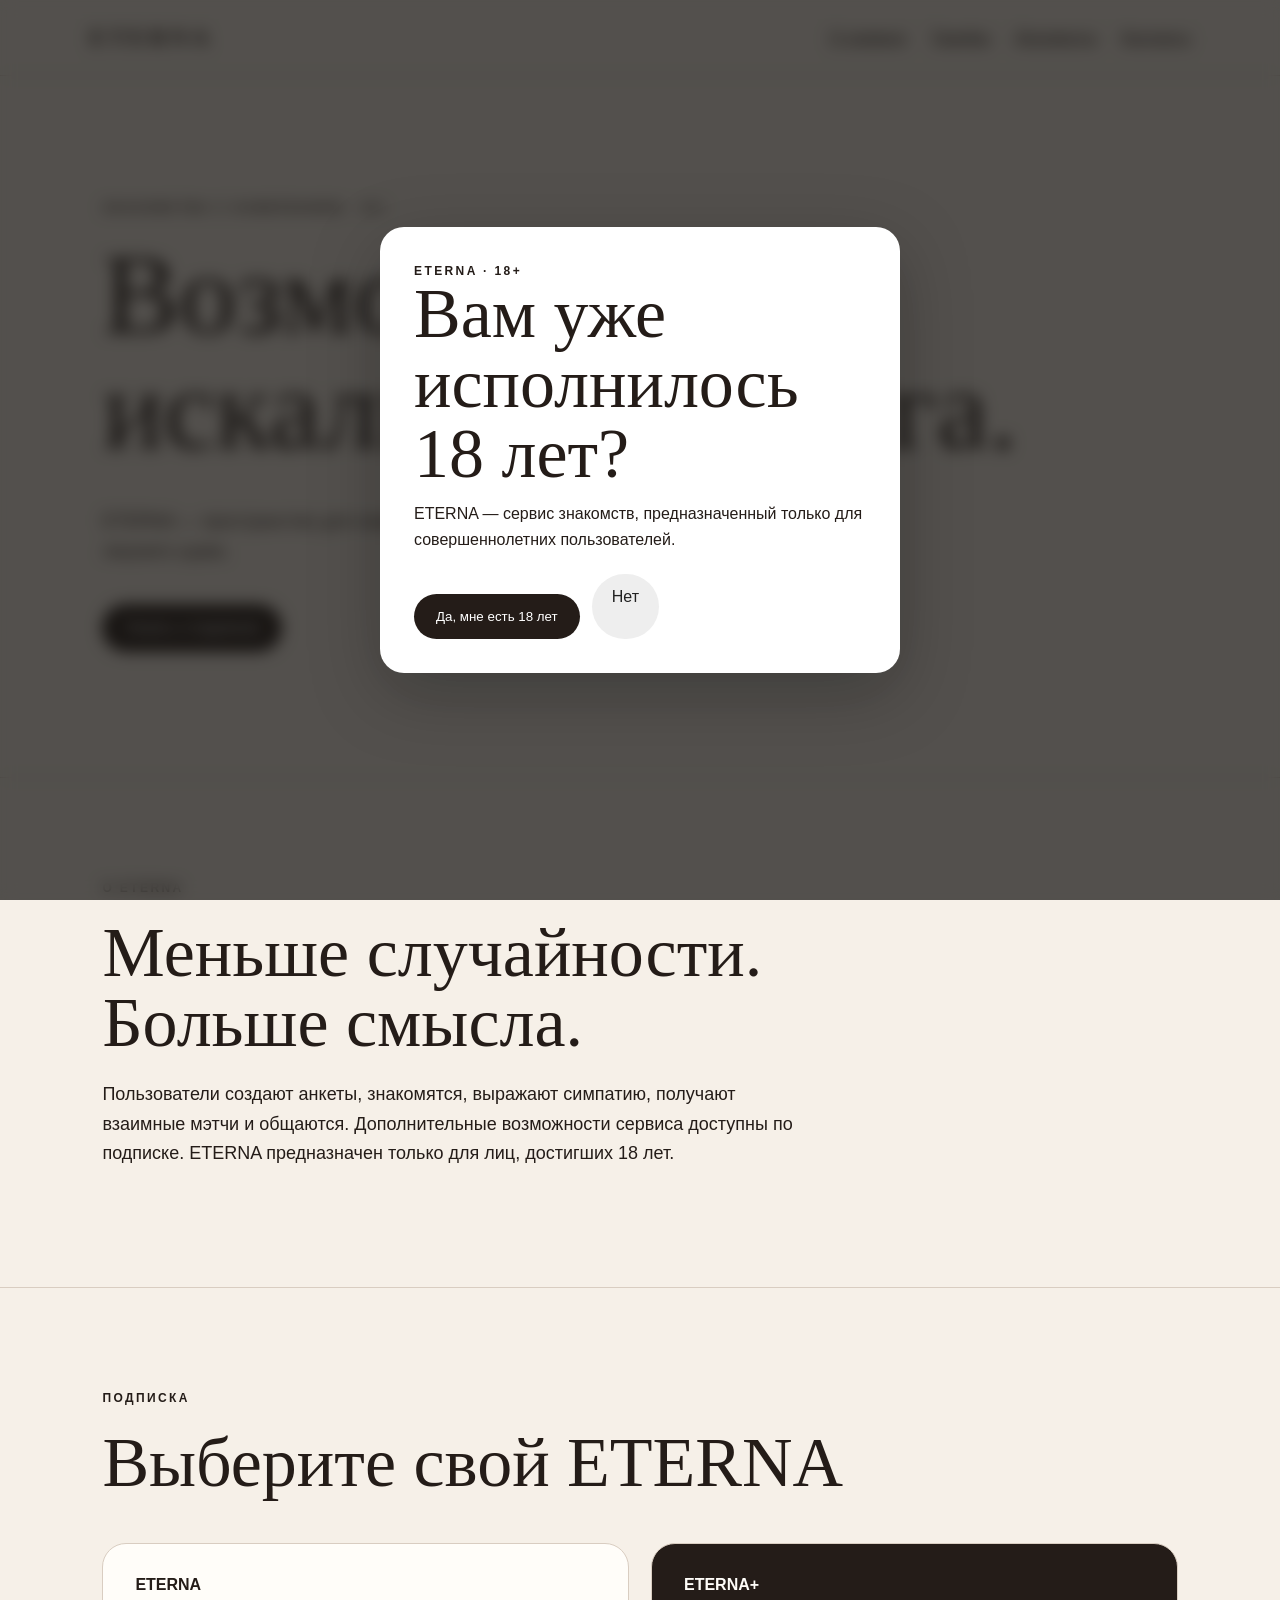
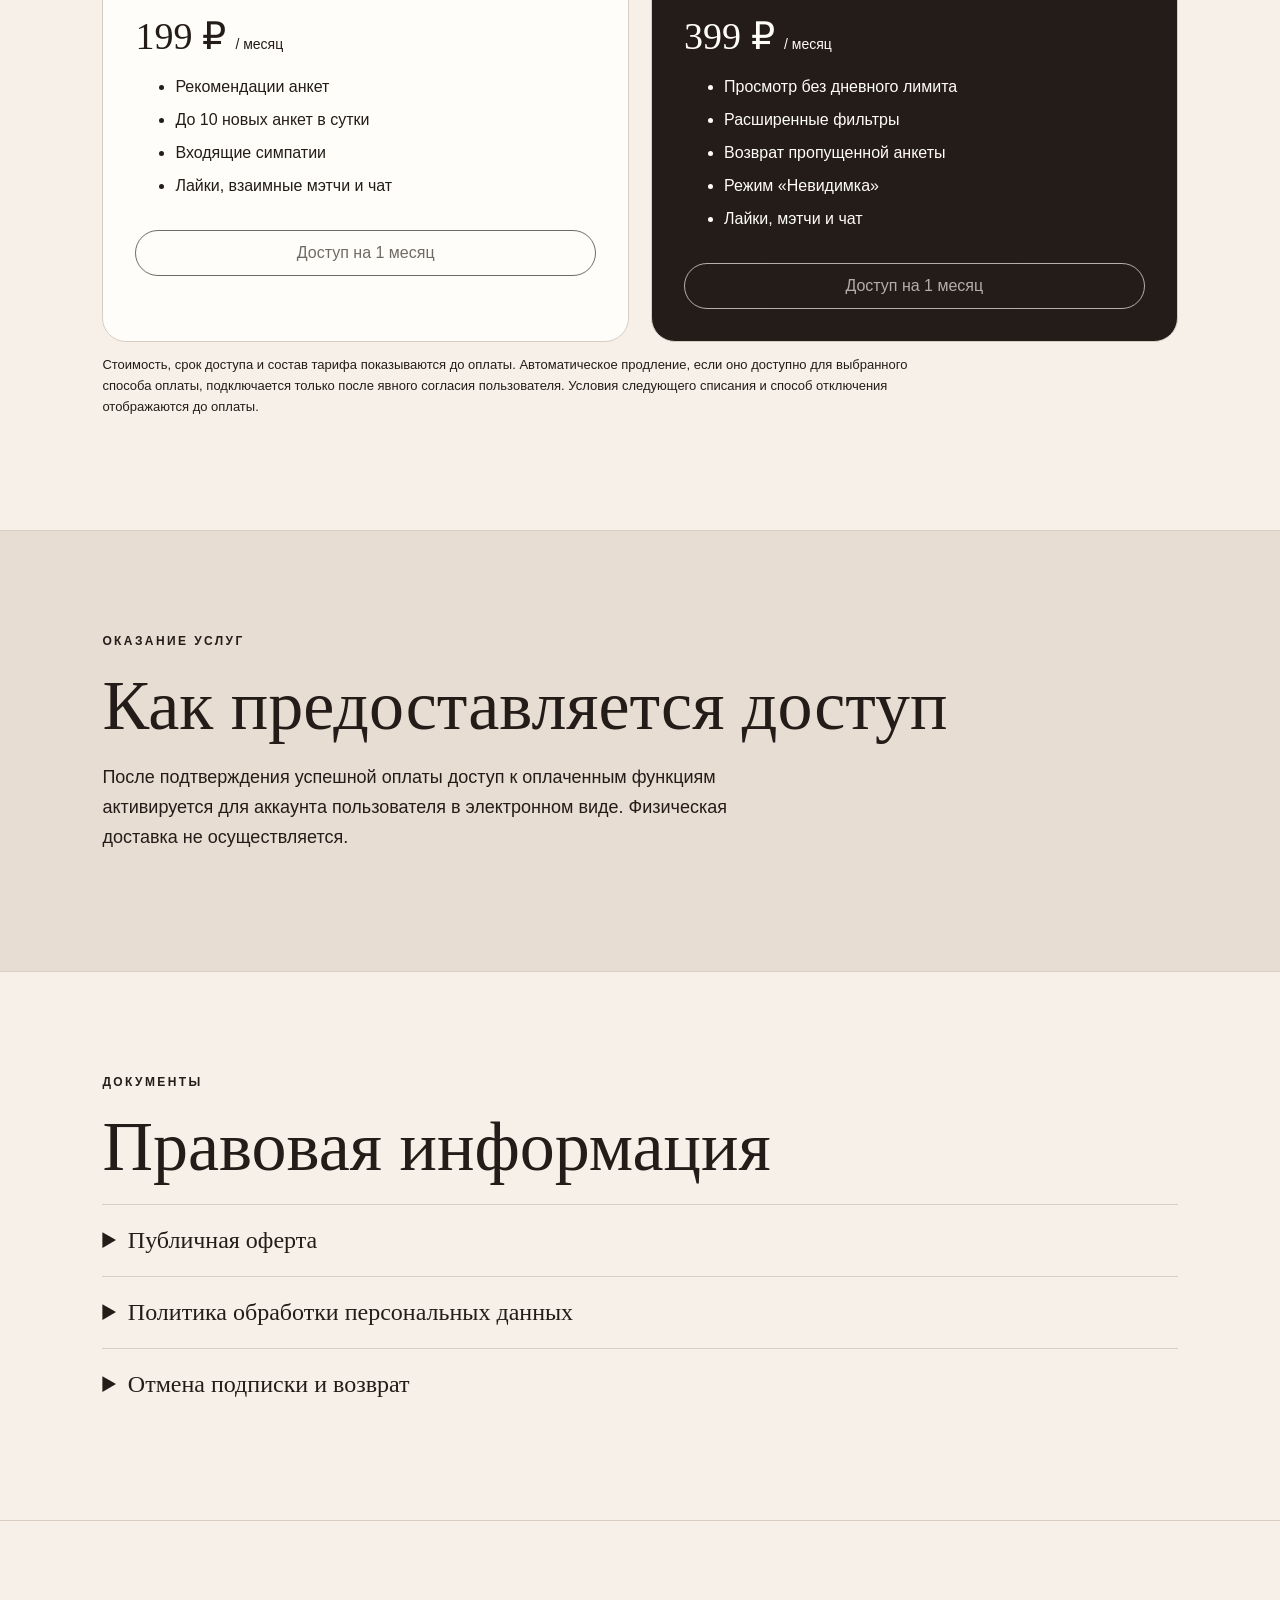
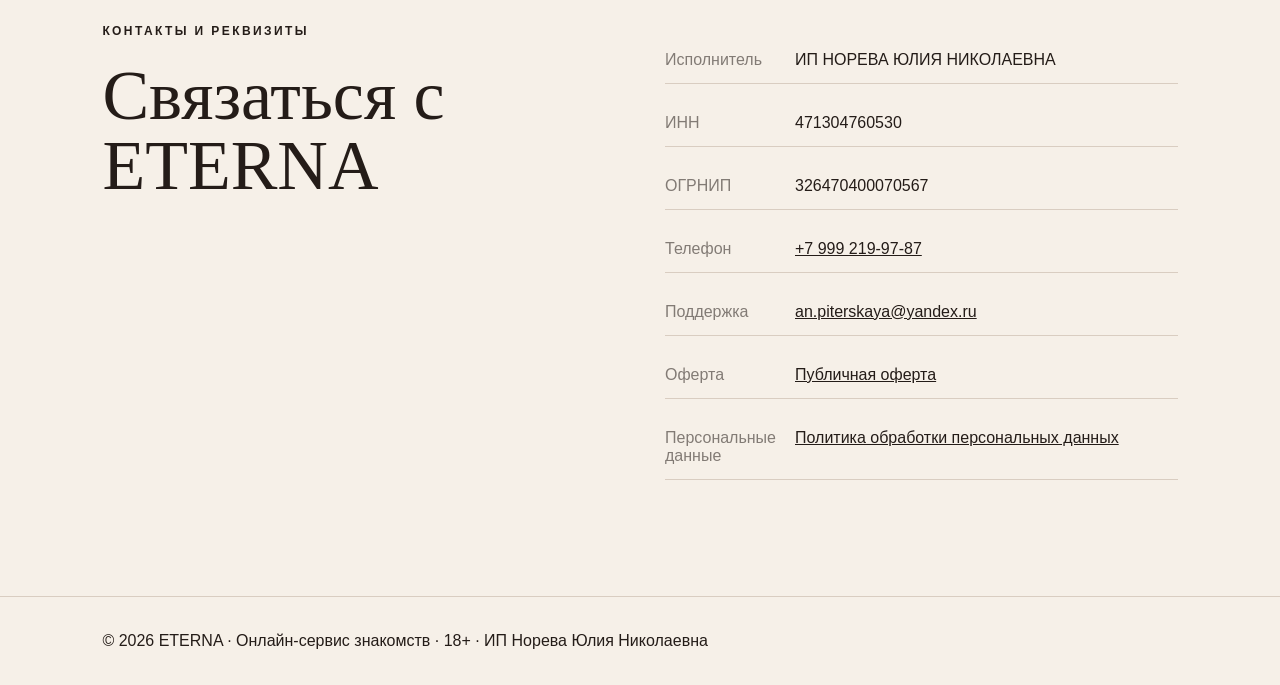
==== commit e1058c6b: "Add files via upload" ====
--- a/index.html
+++ b/index.html
@@ -4,11 +4,30 @@
 <meta charset="utf-8">
 <meta name="viewport" content="width=device-width,initial-scale=1">
 <title>ETERNA — знакомства с намерением</title>
-<meta name="description" content="ETERNA — онлайн-сервис знакомств и общения.">
+<meta name="description" content="ETERNA — онлайн-сервис знакомств и общения для совершеннолетних пользователей.">
 <link rel="stylesheet" href="style.css">
+<style>
+.age-gate{position:fixed;inset:0;background:rgba(20,18,17,.72);backdrop-filter:blur(8px);z-index:9999;display:flex;align-items:center;justify-content:center;padding:24px}
+.age-card{max-width:520px;width:100%;background:#fff;border-radius:24px;padding:34px;box-shadow:0 20px 70px rgba(0,0,0,.25)}
+.age-card h2{margin:0 0 12px}.age-card p{line-height:1.6;margin:0 0 22px}
+.age-actions{display:flex;gap:12px;flex-wrap:wrap}.age-actions button,.age-actions a{border:0;cursor:pointer;text-decoration:none}
+.age-exit{padding:14px 20px;border-radius:999px;background:#eee;color:#222}
+.age-hidden{display:none}
+</style>
 </head>
+<body>
 
-<body>
+<div class="age-gate" id="ageGate" role="dialog" aria-modal="true" aria-labelledby="ageTitle">
+  <div class="age-card">
+    <small>ETERNA · 18+</small>
+    <h2 id="ageTitle">Вам уже исполнилось 18 лет?</h2>
+    <p>ETERNA — сервис знакомств, предназначенный только для совершеннолетних пользователей.</p>
+    <div class="age-actions">
+      <button class="btn" type="button" id="ageConfirm">Да, мне есть 18 лет</button>
+      <a class="age-exit" href="about:blank">Нет</a>
+    </div>
+  </div>
+</div>
 
 <header>
   <b>ETERNA</b>
@@ -21,9 +40,8 @@
 </header>
 
 <main>
-
 <section class="hero">
-  <small>ЗНАКОМСТВА С НАМЕРЕНИЕМ</small>
+  <small>ЗНАКОМСТВА С НАМЕРЕНИЕМ · 18+</small>
   <h1>Возможно, вы<br>искали друг друга.</h1>
   <p>ETERNA — пространство для знакомств, общения и взаимного выбора без лишнего шума.</p>
   <a class="btn" href="#plans">Узнать о подписке</a>
@@ -32,37 +50,28 @@
 <section id="about">
   <small>О ETERNA</small>
   <h2>Меньше случайности.<br>Больше смысла.</h2>
-  <p class="lead">
-    Пользователи создают анкеты, знакомятся, выражают симпатию,
-    получают взаимные мэтчи и общаются. Дополнительные возможности
-    сервиса доступны по подписке.
-  </p>
+  <p class="lead">Пользователи создают анкеты, знакомятся, выражают симпатию, получают взаимные мэтчи и общаются. Дополнительные возможности сервиса доступны по подписке. ETERNA предназначен только для лиц, достигших 18 лет.</p>
 </section>
 
 <section id="plans">
   <small>ПОДПИСКА</small>
   <h2>Выберите свой ETERNA</h2>
-
   <div class="cards">
-
     <article>
       <b>ETERNA</b>
       <h3>199 ₽ <i>/ месяц</i></h3>
-
       <ul>
         <li>Рекомендации анкет</li>
         <li>До 10 новых анкет в сутки</li>
         <li>Входящие симпатии</li>
         <li>Лайки, взаимные мэтчи и чат</li>
       </ul>
-
       <div class="soon">Доступ на 1 месяц</div>
     </article>
 
     <article class="dark">
       <b>ETERNA+</b>
       <h3>399 ₽ <i>/ месяц</i></h3>
-
       <ul>
         <li>Просмотр без дневного лимита</li>
         <li>Расширенные фильтры</li>
@@ -70,162 +79,78 @@
         <li>Режим «Невидимка»</li>
         <li>Лайки, мэтчи и чат</li>
       </ul>
-
       <div class="soon">Доступ на 1 месяц</div>
     </article>
-
   </div>
-
-  <p class="note">
-    Стоимость, срок доступа и состав тарифа показываются до оплаты.
-    Автоматическое продление, если оно доступно для выбранного способа
-    оплаты, подключается только после явного согласия пользователя.
-    Условия следующего списания и способ отключения отображаются до оплаты.
-  </p>
+  <p class="note">Стоимость, срок доступа и состав тарифа показываются до оплаты. Автоматическое продление, если оно доступно для выбранного способа оплаты, подключается только после явного согласия пользователя. Условия следующего списания и способ отключения отображаются до оплаты.</p>
 </section>
 
 <section class="soft">
   <small>ОКАЗАНИЕ УСЛУГ</small>
   <h2>Как предоставляется доступ</h2>
-
-  <p class="lead">
-    После подтверждения успешной оплаты доступ к оплаченным функциям
-    активируется для аккаунта пользователя в электронном виде.
-    Физическая доставка не осуществляется.
-  </p>
+  <p class="lead">После подтверждения успешной оплаты доступ к оплаченным функциям активируется для аккаунта пользователя в электронном виде. Физическая доставка не осуществляется.</p>
 </section>
 
 <section id="docs">
-
   <small>ДОКУМЕНТЫ</small>
   <h2>Правовая информация</h2>
 
   <details>
     <summary>Публичная оферта</summary>
-
     <div class="legal">
-      <p>
-        Условия предоставления платного доступа к дополнительным функциям
-        ETERNA, порядок оплаты, отмены подписки и возврата денежных средств
-        закреплены в публичной оферте.
-      </p>
-
-      <p>
-        <a class="btn" href="offer.html">Открыть публичную оферту</a>
-      </p>
+      <p>Условия предоставления платного доступа к дополнительным функциям ETERNA, порядок оплаты, отмены подписки и возврата денежных средств закреплены в публичной оферте.</p>
+      <p><a class="btn" href="offer.html">Открыть публичную оферту</a></p>
     </div>
   </details>
 
   <details>
     <summary>Политика обработки персональных данных</summary>
-
     <div class="legal">
-      <p>
-        Политика определяет порядок обработки и защиты персональных данных
-        пользователей онлайн-сервиса ETERNA.
-      </p>
-
-      <p>
-        Оператор персональных данных:
-        ИП Норева Юлия Николаевна,
-        ИНН 471304760530.
-      </p>
-
-      <p>
-        <a class="btn" href="privacy.html">
-          Открыть политику обработки персональных данных
-        </a>
-      </p>
+      <p>Политика определяет порядок обработки и защиты персональных данных пользователей онлайн-сервиса ETERNA.</p>
+      <p>Оператор персональных данных: ИП Норева Юлия Николаевна, ИНН 471304760530.</p>
+      <p><a class="btn" href="privacy.html">Открыть политику обработки персональных данных</a></p>
     </div>
   </details>
 
   <details>
     <summary>Отмена подписки и возврат</summary>
-
     <div class="legal">
-
-      <p>
-        Для отключения последующих списаний пользователь может использовать
-        предусмотренный в сервисе способ отмены либо обратиться в поддержку
-        ETERNA:
-        <a href="mailto:an.piterskaya@yandex.ru">
-          an.piterskaya@yandex.ru
-        </a>.
-      </p>
-
-      <p>
-        После отключения автоматического продления уже оплаченный доступ
-        сохраняется до окончания оплаченного периода.
-      </p>
-
-      <p>
-        Требование о возврате денежных средств можно направить на адрес
-        поддержки с информацией, позволяющей идентифицировать пользователя
-        и соответствующий платеж.
-      </p>
-
-      <p>
-        Возврат осуществляется в случаях и порядке, предусмотренных
-        законодательством Российской Федерации, с учетом фактически
-        оказанных услуг. Подробные условия содержатся в
-        <a href="offer.html">публичной оферте</a>.
-      </p>
-
+      <p>Для отключения последующих списаний пользователь может использовать предусмотренный в сервисе способ отмены либо обратиться в поддержку ETERNA: <a href="mailto:an.piterskaya@yandex.ru">an.piterskaya@yandex.ru</a>.</p>
+      <p>После отключения автоматического продления уже оплаченный доступ сохраняется до окончания оплаченного периода.</p>
+      <p>Требование о возврате денежных средств можно направить на адрес поддержки с информацией, позволяющей идентифицировать пользователя и соответствующий платеж.</p>
+      <p>Возврат осуществляется в случаях и порядке, предусмотренных законодательством Российской Федерации, с учетом фактически оказанных услуг. Подробные условия содержатся в <a href="offer.html">публичной оферте</a>.</p>
     </div>
   </details>
-
 </section>
 
 <section id="contacts" class="contact">
-
-  <div>
-    <small>КОНТАКТЫ И РЕКВИЗИТЫ</small>
-    <h2>Связаться с ETERNA</h2>
+  <div><small>КОНТАКТЫ И РЕКВИЗИТЫ</small><h2>Связаться с ETERNA</h2></div>
+  <div class="info">
+    <p><span>Исполнитель</span>ИП НОРЕВА ЮЛИЯ НИКОЛАЕВНА</p>
+    <p><span>ИНН</span>471304760530</p>
+    <p><span>ОГРНИП</span>326470400070567</p>
+    <p><span>Телефон</span><a href="tel:+79992199787">+7 999 219-97-87</a></p>
+    <p><span>Поддержка</span><a href="mailto:an.piterskaya@yandex.ru">an.piterskaya@yandex.ru</a></p>
+    <p><span>Оферта</span><a href="offer.html">Публичная оферта</a></p>
+    <p><span>Персональные данные</span><a href="privacy.html">Политика обработки персональных данных</a></p>
   </div>
-
-  <div class="info">
-
-    <p>
-      <span>Исполнитель</span>
-      ИП НОРЕВА ЮЛИЯ НИКОЛАЕВНА
-    </p>
-
-    <p>
-      <span>ИНН</span>
-      471304760530
-    </p>
-
-    <p>
-      <span>ОГРНИП</span>
-      326470400070567
-    </p>
-
-    <p>
-      <span>Поддержка</span>
-      <a href="mailto:an.piterskaya@yandex.ru">
-        an.piterskaya@yandex.ru
-      </a>
-    </p>
-
-    <p>
-      <span>Оферта</span>
-      <a href="offer.html">Публичная оферта</a>
-    </p>
-
-    <p>
-      <span>Персональные данные</span>
-      <a href="privacy.html">Политика обработки персональных данных</a>
-    </p>
-
-  </div>
-
 </section>
-
 </main>
 
-<footer>
-  © 2026 ETERNA · Онлайн-сервис знакомств · ИП Норева Юлия Николаевна
-</footer>
+<footer>© 2026 ETERNA · Онлайн-сервис знакомств · 18+ · ИП Норева Юлия Николаевна</footer>
 
+<script>
+(function () {
+  var gate = document.getElementById('ageGate');
+  var confirm = document.getElementById('ageConfirm');
+  try {
+    if (localStorage.getItem('eterna_age_confirmed') === 'yes') gate.classList.add('age-hidden');
+  } catch (e) {}
+  confirm.addEventListener('click', function () {
+    try { localStorage.setItem('eterna_age_confirmed', 'yes'); } catch (e) {}
+    gate.classList.add('age-hidden');
+  });
+})();
+</script>
 </body>
 </html>
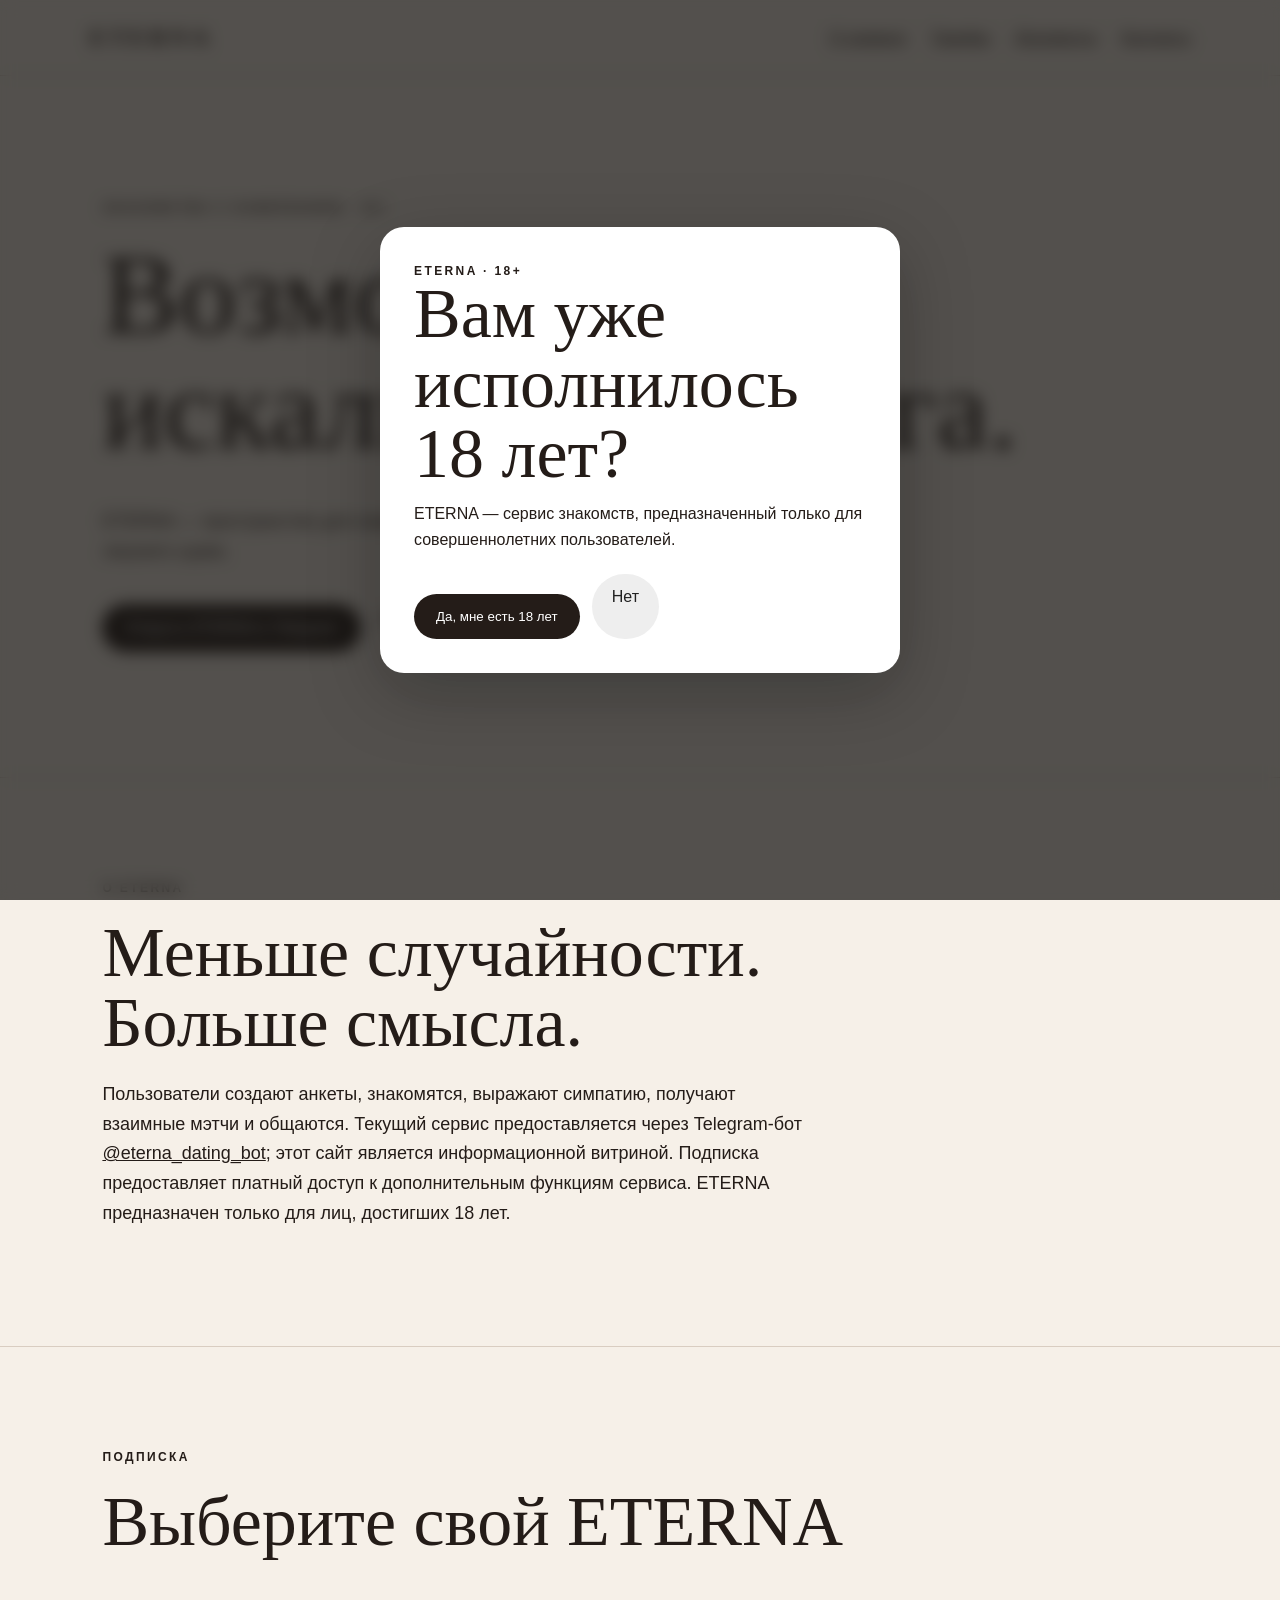
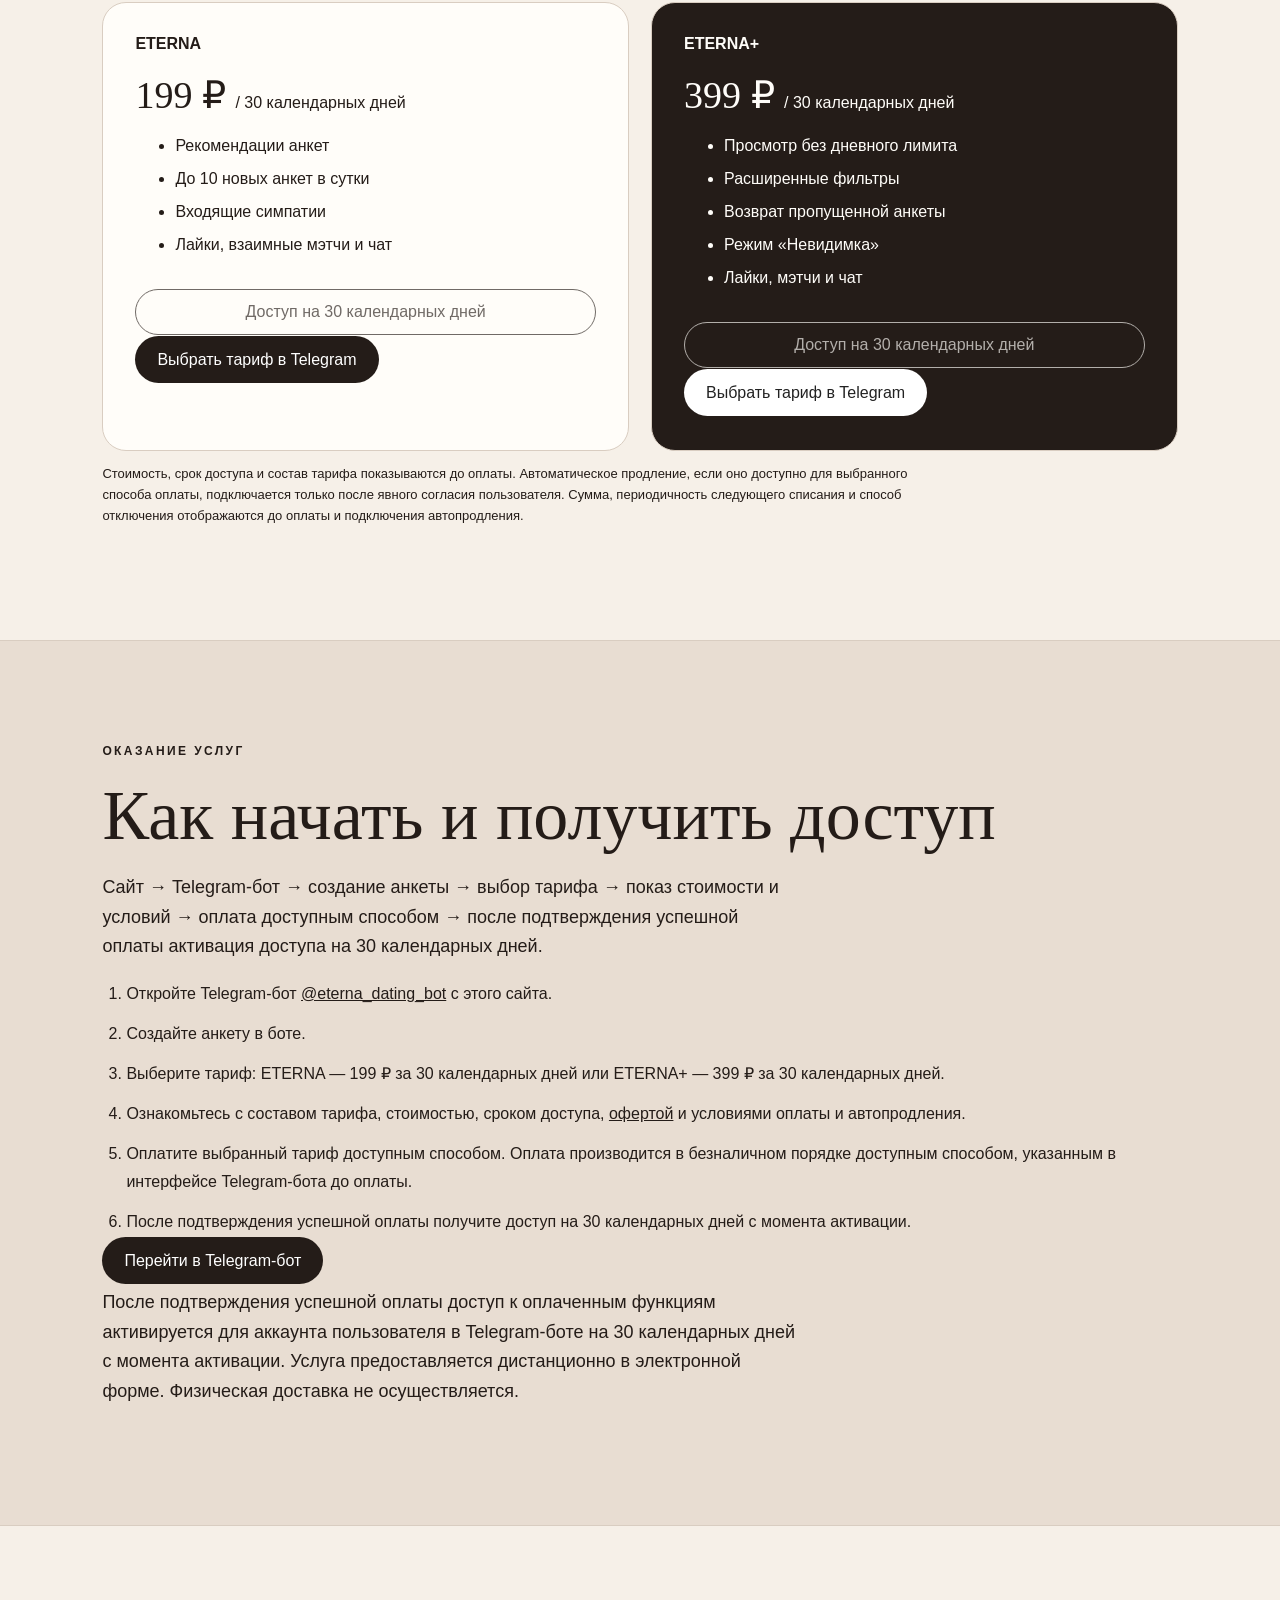
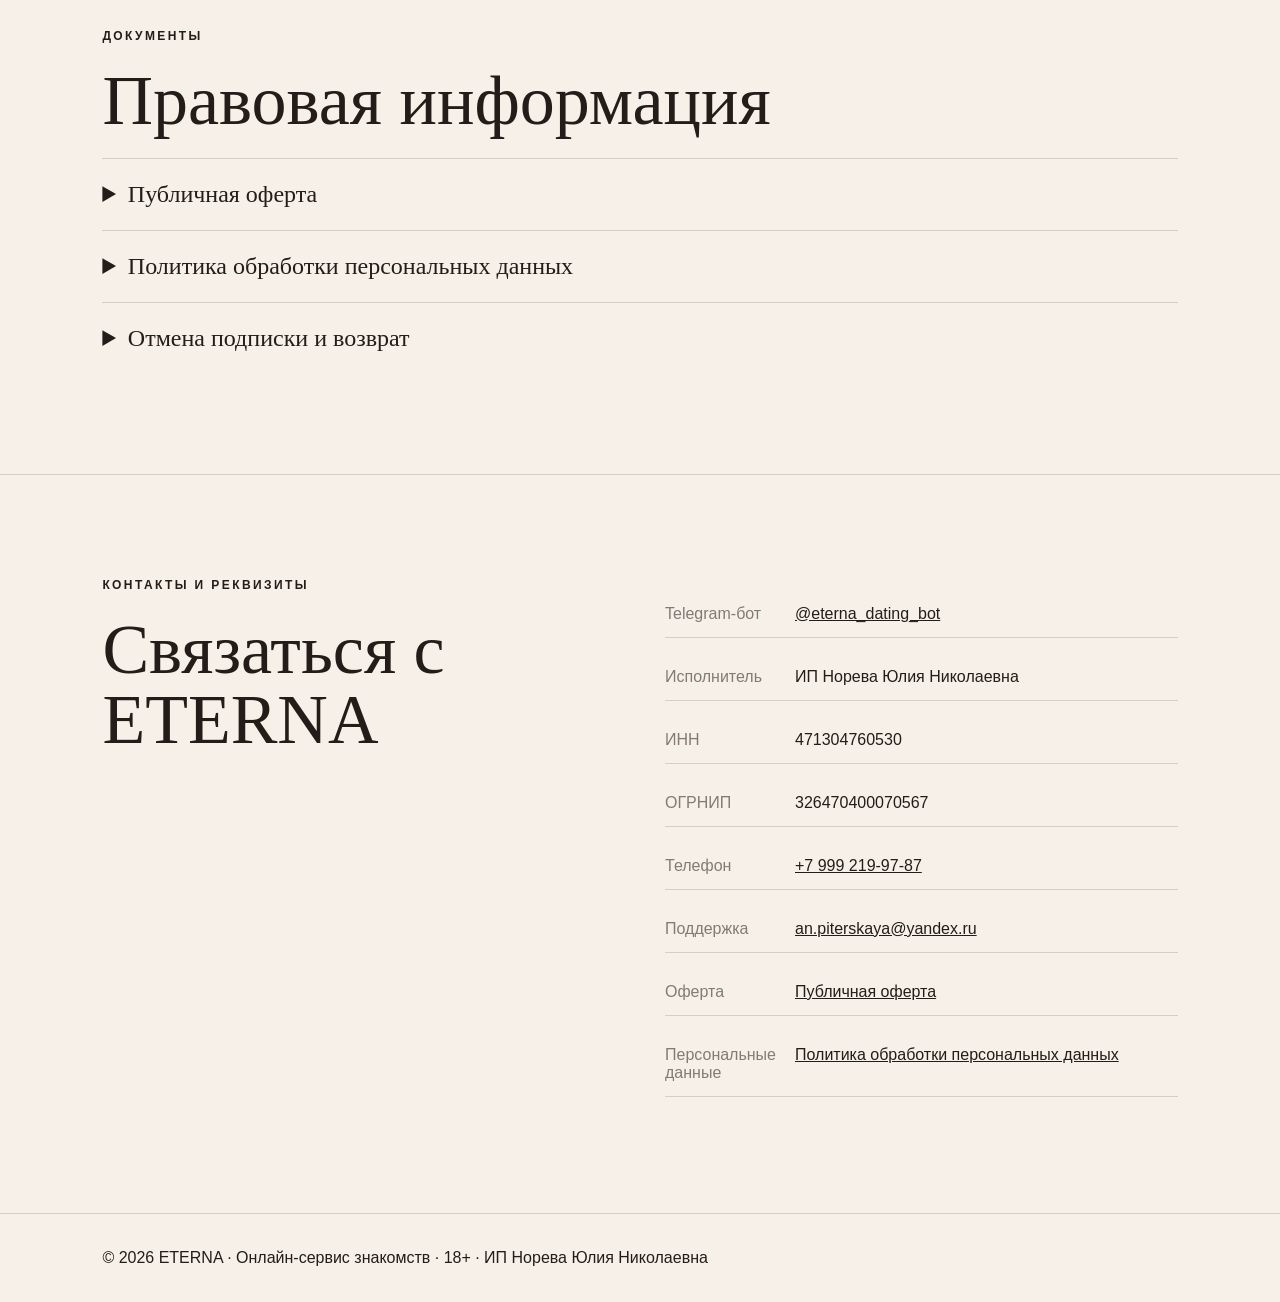
==== commit b3db04ee: "Add files via upload" ====
--- a/index.html
+++ b/index.html
@@ -13,6 +13,7 @@
 .age-actions{display:flex;gap:12px;flex-wrap:wrap}.age-actions button,.age-actions a{border:0;cursor:pointer;text-decoration:none}
 .age-exit{padding:14px 20px;border-radius:999px;background:#eee;color:#222}
 .age-hidden{display:none}
+.hero-actions{display:flex;align-items:center;gap:20px;flex-wrap:wrap}.access-steps{padding-left:24px;line-height:1.75}.access-steps li{margin-bottom:12px}.cards h3 i{display:inline-block;font-size:16px}.dark .btn{background:#fff;color:#222}
 </style>
 </head>
 <body>
@@ -44,13 +45,13 @@
   <small>ЗНАКОМСТВА С НАМЕРЕНИЕМ · 18+</small>
   <h1>Возможно, вы<br>искали друг друга.</h1>
   <p>ETERNA — пространство для знакомств, общения и взаимного выбора без лишнего шума.</p>
-  <a class="btn" href="#plans">Узнать о подписке</a>
+  <div class="hero-actions"><a class="btn" href="https://t.me/eterna_dating_bot">Открыть ETERNA в Telegram</a> <a href="#plans">Узнать о подписке</a></div>
 </section>
 
 <section id="about">
   <small>О ETERNA</small>
   <h2>Меньше случайности.<br>Больше смысла.</h2>
-  <p class="lead">Пользователи создают анкеты, знакомятся, выражают симпатию, получают взаимные мэтчи и общаются. Дополнительные возможности сервиса доступны по подписке. ETERNA предназначен только для лиц, достигших 18 лет.</p>
+  <p class="lead">Пользователи создают анкеты, знакомятся, выражают симпатию, получают взаимные мэтчи и общаются. Текущий сервис предоставляется через Telegram-бот <a href="https://t.me/eterna_dating_bot">@eterna_dating_bot</a>; этот сайт является информационной витриной. Подписка предоставляет платный доступ к дополнительным функциям сервиса. ETERNA предназначен только для лиц, достигших 18 лет.</p>
 </section>
 
 <section id="plans">
@@ -59,19 +60,20 @@
   <div class="cards">
     <article>
       <b>ETERNA</b>
-      <h3>199 ₽ <i>/ месяц</i></h3>
+      <h3>199 ₽ <i>/ 30 календарных дней</i></h3>
       <ul>
         <li>Рекомендации анкет</li>
         <li>До 10 новых анкет в сутки</li>
         <li>Входящие симпатии</li>
         <li>Лайки, взаимные мэтчи и чат</li>
       </ul>
-      <div class="soon">Доступ на 1 месяц</div>
+      <div class="soon">Доступ на 30 календарных дней</div>
+<p><a class="btn" href="https://t.me/eterna_dating_bot">Выбрать тариф в Telegram</a></p>
     </article>
 
     <article class="dark">
       <b>ETERNA+</b>
-      <h3>399 ₽ <i>/ месяц</i></h3>
+      <h3>399 ₽ <i>/ 30 календарных дней</i></h3>
       <ul>
         <li>Просмотр без дневного лимита</li>
         <li>Расширенные фильтры</li>
@@ -79,16 +81,27 @@
         <li>Режим «Невидимка»</li>
         <li>Лайки, мэтчи и чат</li>
       </ul>
-      <div class="soon">Доступ на 1 месяц</div>
+      <div class="soon">Доступ на 30 календарных дней</div>
+<p><a class="btn" href="https://t.me/eterna_dating_bot">Выбрать тариф в Telegram</a></p>
     </article>
   </div>
-  <p class="note">Стоимость, срок доступа и состав тарифа показываются до оплаты. Автоматическое продление, если оно доступно для выбранного способа оплаты, подключается только после явного согласия пользователя. Условия следующего списания и способ отключения отображаются до оплаты.</p>
+  <p class="note">Стоимость, срок доступа и состав тарифа показываются до оплаты. Автоматическое продление, если оно доступно для выбранного способа оплаты, подключается только после явного согласия пользователя. Сумма, периодичность следующего списания и способ отключения отображаются до оплаты и подключения автопродления.</p>
 </section>
 
-<section class="soft">
+<section class="soft" id="how-it-works">
   <small>ОКАЗАНИЕ УСЛУГ</small>
-  <h2>Как предоставляется доступ</h2>
-  <p class="lead">После подтверждения успешной оплаты доступ к оплаченным функциям активируется для аккаунта пользователя в электронном виде. Физическая доставка не осуществляется.</p>
+  <h2>Как начать и получить доступ</h2>
+  <p class="lead">Сайт → Telegram-бот → создание анкеты → выбор тарифа → показ стоимости и условий → оплата доступным способом → после подтверждения успешной оплаты активация доступа на 30 календарных дней.</p>
+  <ol class="access-steps">
+    <li>Откройте Telegram-бот <a href="https://t.me/eterna_dating_bot">@eterna_dating_bot</a> с этого сайта.</li>
+    <li>Создайте анкету в боте.</li>
+    <li>Выберите тариф: ETERNA — 199 ₽ за 30 календарных дней или ETERNA+ — 399 ₽ за 30 календарных дней.</li>
+    <li>Ознакомьтесь с составом тарифа, стоимостью, сроком доступа, <a href="offer.html">офертой</a> и условиями оплаты и автопродления.</li>
+    <li>Оплатите выбранный тариф доступным способом. Оплата производится в безналичном порядке доступным способом, указанным в интерфейсе Telegram-бота до оплаты.</li>
+    <li>После подтверждения успешной оплаты получите доступ на 30 календарных дней с момента активации.</li>
+  </ol>
+  <p><a class="btn" href="https://t.me/eterna_dating_bot">Перейти в Telegram-бот</a></p>
+  <p class="lead">После подтверждения успешной оплаты доступ к оплаченным функциям активируется для аккаунта пользователя в Telegram-боте на 30 календарных дней с момента активации. Услуга предоставляется дистанционно в электронной форме. Физическая доставка не осуществляется.</p>
 </section>
 
 <section id="docs">
@@ -126,7 +139,8 @@
 <section id="contacts" class="contact">
   <div><small>КОНТАКТЫ И РЕКВИЗИТЫ</small><h2>Связаться с ETERNA</h2></div>
   <div class="info">
-    <p><span>Исполнитель</span>ИП НОРЕВА ЮЛИЯ НИКОЛАЕВНА</p>
+    <p><span>Telegram-бот</span><a href="https://t.me/eterna_dating_bot">@eterna_dating_bot</a></p>
+    <p><span>Исполнитель</span>ИП Норева Юлия Николаевна</p>
     <p><span>ИНН</span>471304760530</p>
     <p><span>ОГРНИП</span>326470400070567</p>
     <p><span>Телефон</span><a href="tel:+79992199787">+7 999 219-97-87</a></p>
